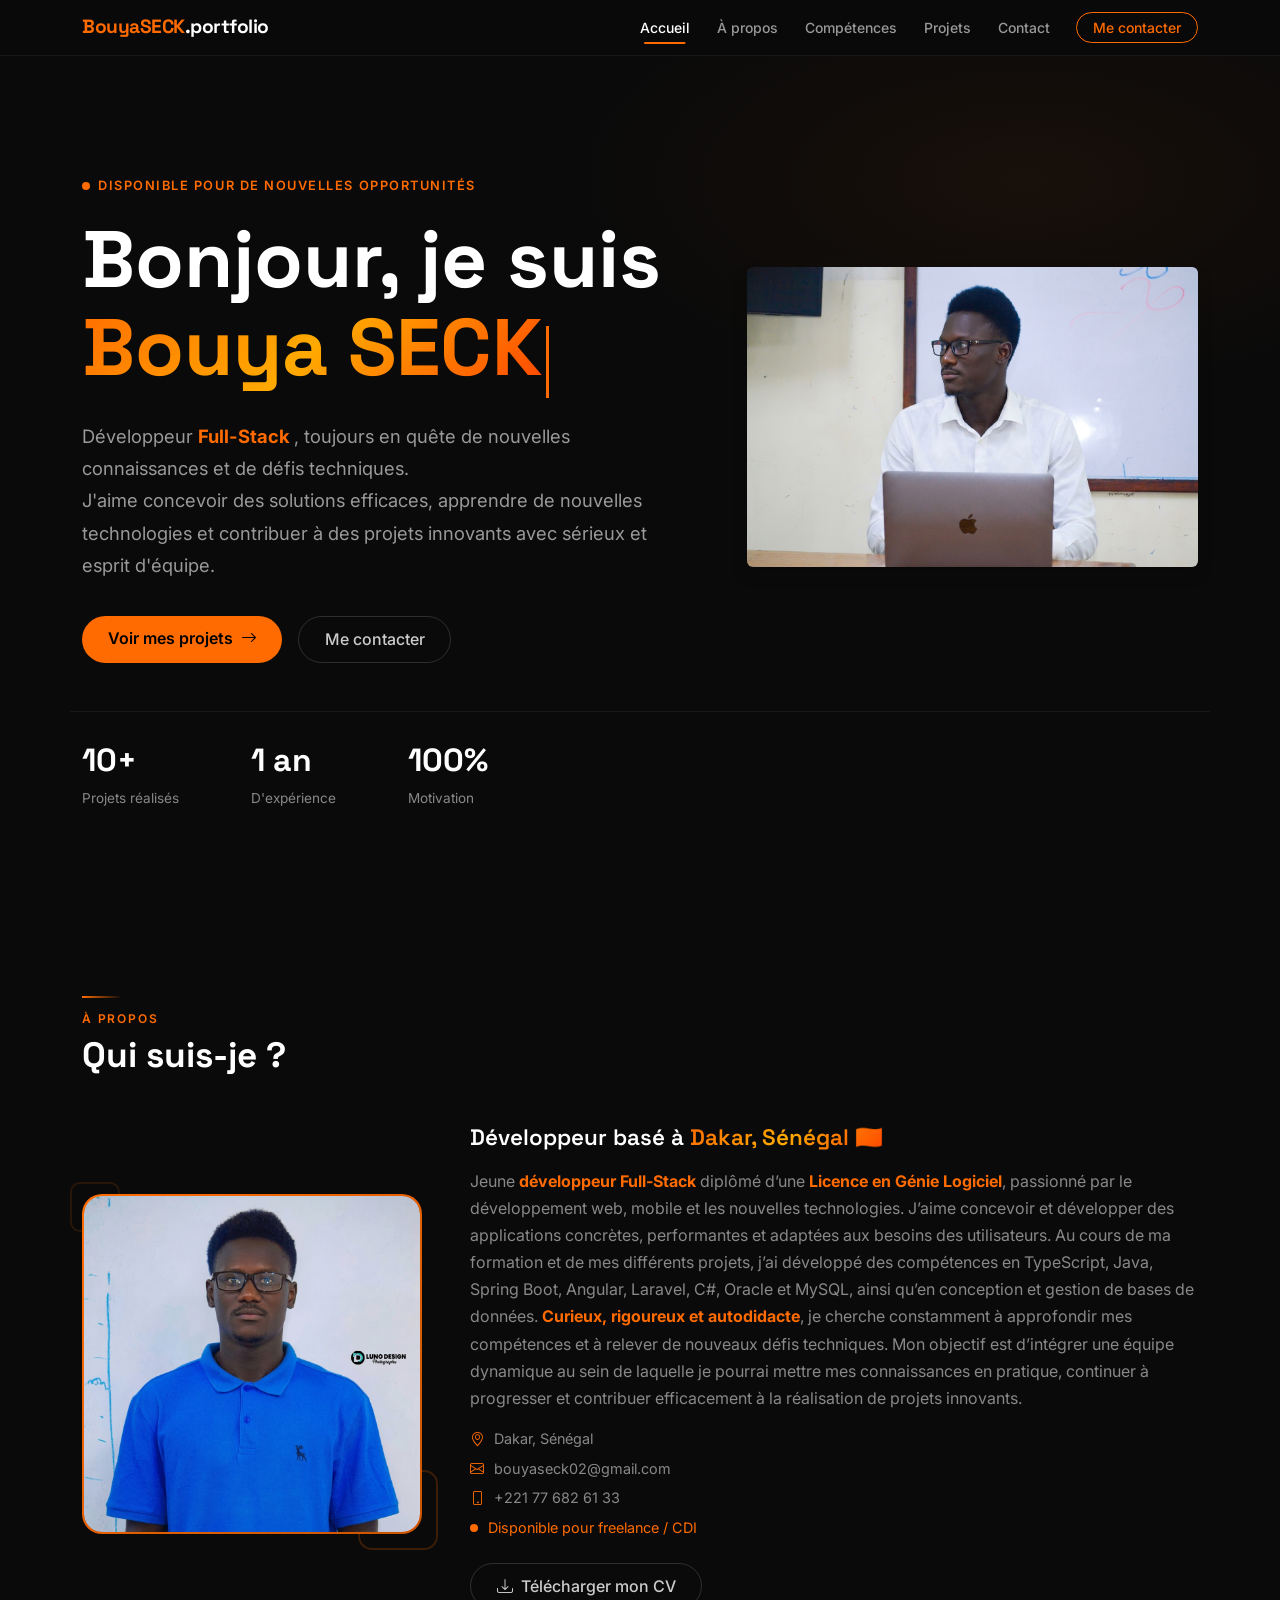
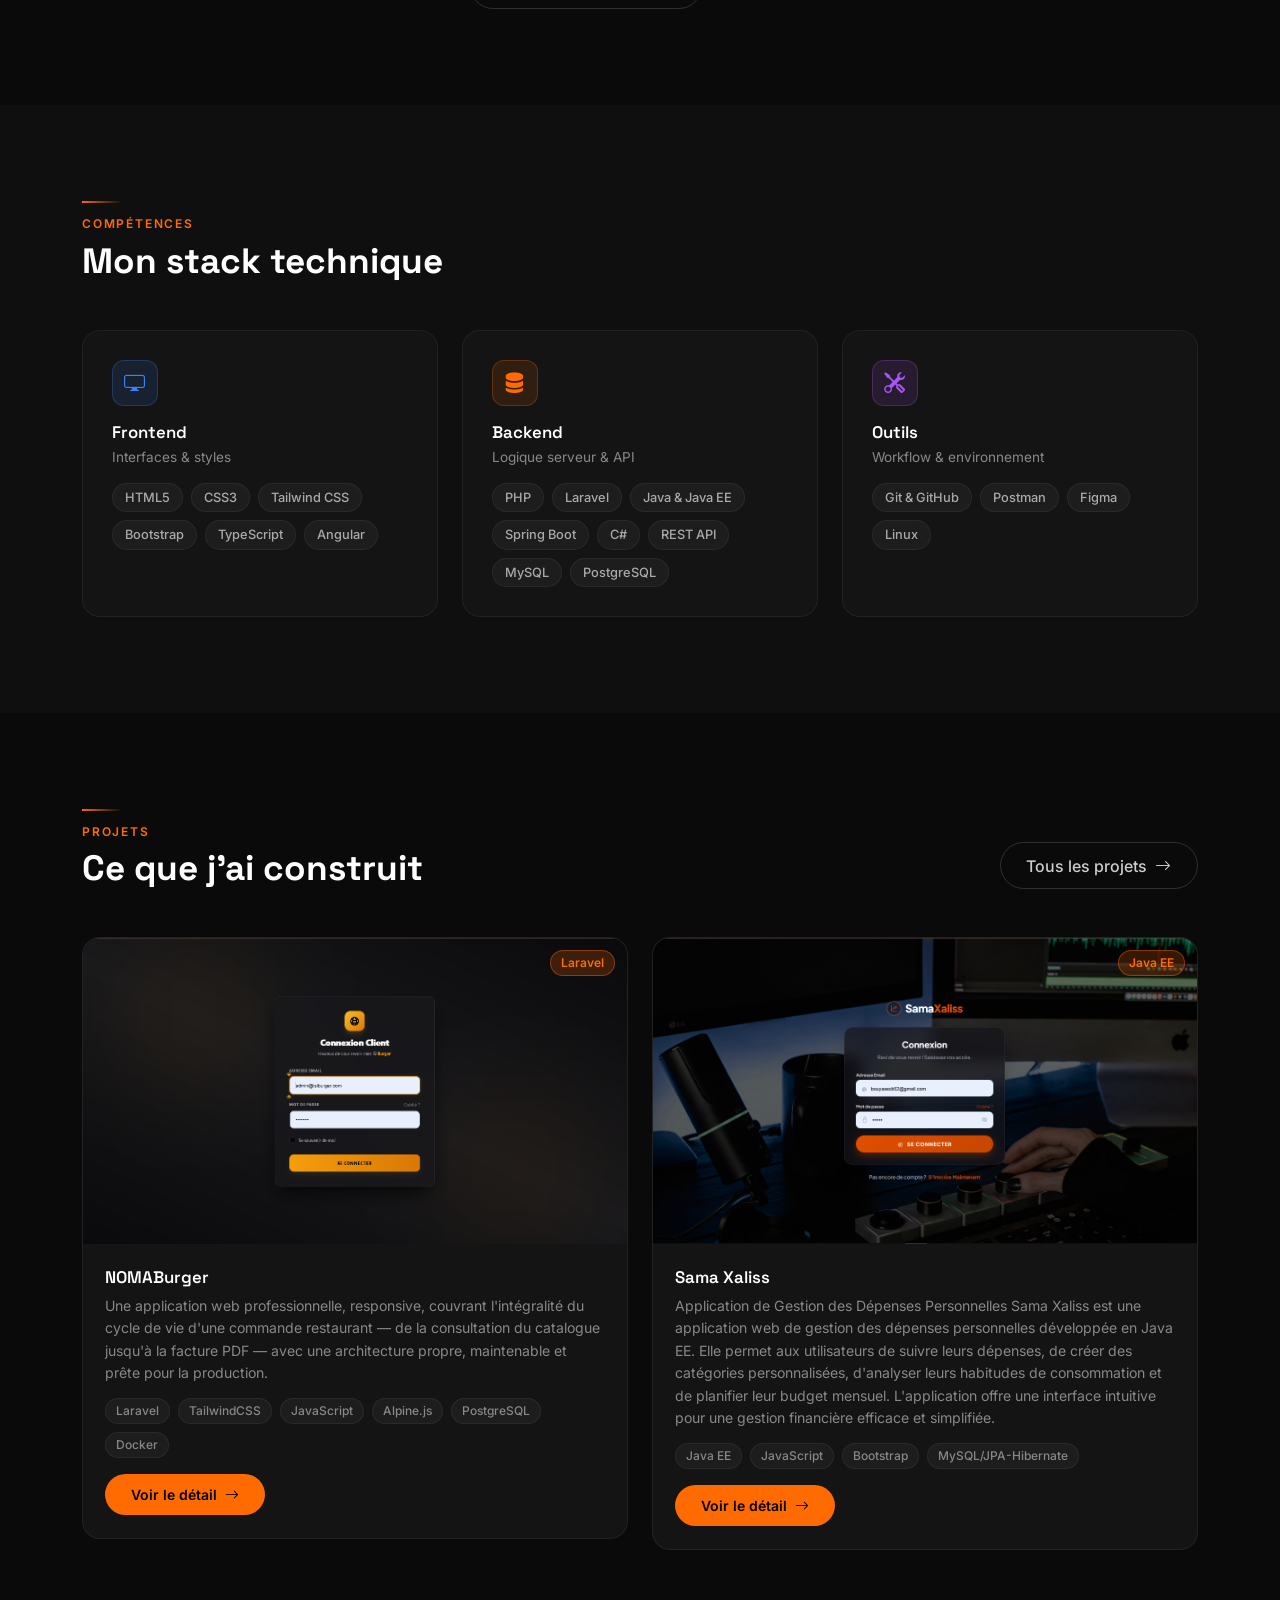
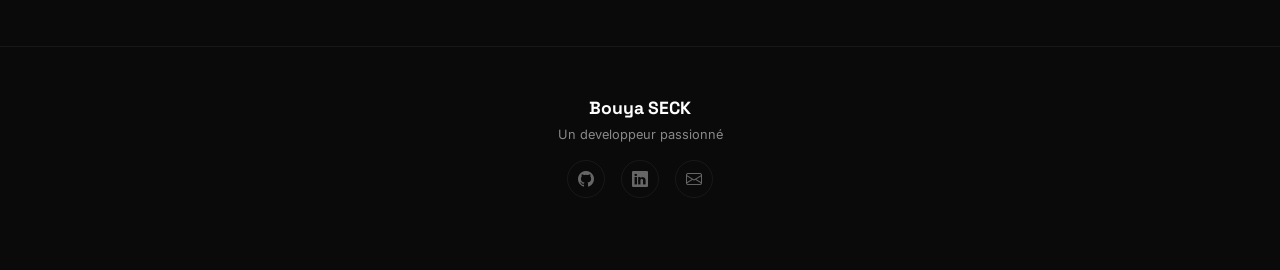
==== index.html @ 1c975a16 "Initial commit" ====
<!DOCTYPE html>
<html lang="fr">

<head>
    <meta charset="UTF-8" />
    <meta name="viewport" content="width=device-width, initial-scale=1.0" />
    <title>Portfolio — Développeur Web Junior</title>
    <link href="https://cdn.jsdelivr.net/npm/bootstrap@5.3.3/dist/css/bootstrap.min.css" rel="stylesheet" />
    <link href="https://cdn.jsdelivr.net/npm/bootstrap-icons@1.11.3/font/bootstrap-icons.min.css" rel="stylesheet" />
    <link
        href="https://fonts.googleapis.com/css2?family=Inter:wght@300;400;500;600;700&family=Space+Grotesk:wght@400;500;600;700&display=swap"
        rel="stylesheet" />
    <link rel="stylesheet" href="assets/css/style-dark.css" />

    <style>
        /* Définition de l'animation */
        @keyframes floatingImage {
            0% {
                transform: translate(0, 0px);
            }

            50% {
                transform: translate(0, -15px);
                /* Déplacement vers le haut */
            }

            100% {
                transform: translate(0, 0px);
                /* Retour au point de départ */
            }
        }

        /* Classe CSS à appliquer à l'image */
        .animated-hero-image {
            animation: floatingImage 4s ease-in-out infinite;
            /* Animation douce, répétée à l'infini */
            animation-delay: 1.2s;
            /* Petit délai pour qu'elle commence après l'apparition du texte */
        }
    </style>
</head>

<body>

    <nav class="navbar navbar-expand-lg fixed-top" id="mainNav">
        <div class="container">
            <a class="navbar-brand" href="index.html"><span class="brand-accent">BouyaSECK</span>.portfolio</a>
            <button class="navbar-toggler" type="button" data-bs-toggle="collapse" data-bs-target="#navbarNav">
                <i class="bi bi-list" style="color:#ff6b00;font-size:1.5rem"></i>
            </button>
            <div class="collapse navbar-collapse justify-content-end" id="navbarNav">
                <ul class="navbar-nav gap-2 align-items-center">
                    <li class="nav-item"><a class="nav-link nav-custom active" href="index.html">Accueil</a></li>
                    <li class="nav-item"><a class="nav-link nav-custom" href="#about">À propos</a></li>
                    <li class="nav-item"><a class="nav-link nav-custom" href="#skills">Compétences</a></li>
                    <li class="nav-item"><a class="nav-link nav-custom" href="projects.html">Projets</a></li>
                    <li class="nav-item"><a class="nav-link nav-custom" href="contact.html">Contact</a></li>
                    <li class="nav-item ms-2"><a class="btn btn-orange-outline btn-sm px-3" href="contact.html">Me
                            contacter</a></li>
                </ul>
            </div>
        </div>
    </nav>

    <section id="hero" class="hero-section d-flex align-items-center">
        <div class="container">
            <div class="row align-items-center">
                <div class="col-lg-7">
                    <p class="hero-badge fade-up delay-1"><span class="badge-dot"></span> Disponible pour de nouvelles
                        opportunités</p>
                    <h1 class="hero-title fade-up delay-2">Bonjour, je suis<br /><span class="gradient-text">Bouya
                            SECK</span><span class="cursor-blink"></span></h1>
                    <p class="hero-subtitle fade-up delay-3">Développeur <strong class="text-orange">Full-Stack
                        </strong>, toujours en quête de nouvelles connaissances et de défis
                        techniques.<br />J'aime concevoir des solutions efficaces, apprendre de
                        nouvelles technologies et contribuer à
                        des projets innovants avec sérieux et esprit d'équipe.</p>
                    <div class="d-flex flex-wrap gap-3 fade-up delay-4">
                        <a href="projects.html" class="btn btn-orange">Voir mes projets <i
                                class="bi bi-arrow-right ms-1"></i></a>
                        <a href="contact.html" class="btn btn-outline-custom">Me contacter</a>
                    </div>
                </div>

                <div class="col-lg-5 text-center fade-up delay-5 mt-4 mt-lg-0">
                    <img src="assets/images/myprofil1.png" alt="Bouya SECK"
                        class="img-fluid rounded shadow animated-hero-image"
                        style="width: 100%; max-width: 500px; height: auto; object-fit: cover;">
                </div>
            </div>

            <div class="row mt-5 pt-4 border-top border-custom">
                <div class="col-auto me-5">
                    <p class="stat-number">10+</p>
                    <p class="stat-label">Projets réalisés</p>
                </div>
                <div class="col-auto me-5">
                    <p class="stat-number">1 an</p>
                    <p class="stat-label">D'expérience</p>
                </div>
                <div class="col-auto">
                    <p class="stat-number">100%</p>
                    <p class="stat-label">Motivation</p>
                </div>
            </div>
        </div>
    </section>

    <section id="about" class="section-padding">
        <div class="container">
            <div class="section-header mb-5">
                <div class="section-line"></div>
                <p class="section-tag">À propos</p>
                <h2 class="section-title">Qui suis-je ?</h2>
            </div>
            <div class="row align-items-center g-5">
                <div class="col-lg-4">
                    <div class="about-photo-wrapper">
                        <div class="about-photo-border">
                            <img src="assets/images/Gemini_Generated_Image_b3mdr7b3mdr7b3md.jpeg" alt="Photo de profil"
                                class="about-photo" />
                        </div>
                        <div class="about-deco-1"></div>
                        <div class="about-deco-2"></div>
                    </div>
                </div>
                <div class="col-lg-8">
                    <h3 class="about-name mb-3">Développeur basé à <span class="gradient-text">Dakar, Sénégal
                            🇸🇳</span></h3>
                    <p class="text-muted-custom mb-3">
                        Jeune <strong class="text-orange">développeur Full-Stack</strong> diplômé d’une
                        <strong class="text-orange">Licence en Génie Logiciel</strong>, passionné par le développement
                        web, mobile
                        et les nouvelles technologies. J’aime concevoir et développer des applications concrètes,
                        performantes et adaptées aux besoins des utilisateurs.
                        Au cours de ma formation et de mes différents projets, j’ai développé des compétences en
                        TypeScript, Java, Spring Boot, Angular, Laravel, C#, Oracle et MySQL, ainsi qu’en conception
                        et gestion de bases de données.
                        <strong class="text-orange">Curieux, rigoureux et autodidacte</strong>, je cherche constamment
                        à approfondir mes compétences et à relever de nouveaux défis techniques.
                        Mon objectif est d’intégrer une équipe dynamique au sein de laquelle je pourrai mettre mes
                        connaissances en pratique, continuer à progresser et contribuer efficacement à la réalisation
                        de projets innovants.
                    </p>


                    <div class="d-flex flex-column gap-2 mb-4">
                        <div class="info-item"><i class="bi bi-geo-alt text-orange"></i><span>Dakar, Sénégal</span>
                        </div>
                        <div class="info-item"><i
                                class="bi bi-envelope text-orange"></i><span>bouyaseck02@gmail.com</span></div>
                        <div class="info-item"><i class="bi bi-phone text-orange"></i><span>+221 77 682 61 33</span>
                        </div>
                        <div class="info-item"><span class="status-dot"></span><span class="text-orange">Disponible pour
                                freelance / CDI</span></div>
                    </div>
                    <a href="assets/docs/CV_Bouya_Seck_Fr_2026.pdf" download class="btn btn-outline-custom"><i
                            class="bi bi-download me-2"></i>Télécharger mon CV</a>
                </div>
            </div>
        </div>
    </section>

    <section id="skills" class="section-padding bg-section">
        <div class="container">
            <div class="section-header mb-5">
                <div class="section-line"></div>
                <p class="section-tag">Compétences</p>
                <h2 class="section-title">Mon stack technique</h2>
            </div>
            <div class="row g-4">
                <div class="col-lg-4">
                    <div class="skill-card reveal">
                        <div class="skill-icon skill-icon-blue"><i class="bi bi-display"></i></div>
                        <h4 class="skill-card-title">Frontend</h4>
                        <p class="skill-card-sub">Interfaces & styles</p>
                        <div class="d-flex flex-wrap gap-2 mt-3">
                            <span class="skill-tag">HTML5</span><span class="skill-tag">CSS3</span><span
                                class="skill-tag">Tailwind CSS</span><span class="skill-tag">Bootstrap</span><span
                                class="skill-tag">TypeScript</span><span class="skill-tag">Angular</span>
                        </div>
                    </div>
                </div>
                <div class="col-lg-4">
                    <div class="skill-card reveal">
                        <div class="skill-icon skill-icon-orange"><i class="bi bi-server"></i></div>
                        <h4 class="skill-card-title">Backend</h4>
                        <p class="skill-card-sub">Logique serveur & API</p>
                        <div class="d-flex flex-wrap gap-2 mt-3">
                            <span class="skill-tag">PHP</span><span class="skill-tag">Laravel</span><span
                                class="skill-tag">Java & Java EE</span><span class="skill-tag">Spring Boot</span><span
                                class="skill-tag">C#</span><span class="skill-tag">REST API</span><span
                                class="skill-tag">MySQL</span><span class="skill-tag">PostgreSQL</span>
                        </div>
                    </div>
                </div>
                <div class="col-lg-4">
                    <div class="skill-card reveal">
                        <div class="skill-icon skill-icon-purple"><i class="bi bi-tools"></i></div>
                        <h4 class="skill-card-title">Outils</h4>
                        <p class="skill-card-sub">Workflow & environnement</p>
                        <div class="d-flex flex-wrap gap-2 mt-3">
                            <span class="skill-tag">Git & GitHub</span><span class="skill-tag">Postman</span><span
                                class="skill-tag">Figma</span><span class="skill-tag">Linux</span>
                        </div>
                    </div>
                </div>
            </div>
        </div>
    </section>

    <section id="projects-preview" class="section-padding">
        <div class="container">
            <div class="section-header mb-5 d-flex justify-content-between align-items-end flex-wrap gap-3">
                <div>
                    <div class="section-line"></div>
                    <p class="section-tag">Projets</p>
                    <h2 class="section-title mb-0">Ce que j'ai construit</h2>
                </div>
                <a href="projects.html" class="btn btn-outline-custom">Tous les projets <i
                        class="bi bi-arrow-right ms-1"></i></a>
            </div>
            <div class="row g-4">
                <div class="col-lg-6">
                    <div class="project-card reveal">
                        <div class="project-img-wrapper">
                            <img src="assets/images/projects/projet1/isiburger.png" alt="Projet 1"
                                class="project-img" />
                            <span class="project-badge">Laravel</span>
                        </div>
                        <div class="project-body">
                            <h5 class="project-title">NOMABurger</h5>
                            <p class="project-desc">Une application web professionnelle, responsive,
                                couvrant l'intégralité du cycle de vie d'une commande restaurant — de la consultation du
                                catalogue jusqu'à
                                la facture PDF — avec une architecture propre, maintenable et prête pour la production.
                            </p>
                            <div class="d-flex flex-wrap gap-2 mb-3">
                                <span class="tech-tag">Laravel</span><span class="tech-tag">TailwindCSS</span><span
                                    class="tech-tag">JavaScript</span><span class="tech-tag">Alpine.js</span><span
                                    class="tech-tag">PostgreSQL</span><span class="tech-tag"> Docker</span>
                            </div>
                            <a href="projects.html" class="btn btn-orange btn-sm">Voir le détail <i
                                    class="bi bi-arrow-right ms-1"></i></a>
                        </div>
                    </div>
                </div>
                <div class="col-lg-6">
                    <div class="project-card reveal">
                        <div class="project-img-wrapper">
                            <img src="assets/images/projects/projet2/Screenshot 2026-06-08 010030.png" alt="Projet 2"
                                class="project-img" />
                            <span class="project-badge">Java EE</span>
                        </div>
                        <div class="project-body">
                            <h5 class="project-title">Sama Xaliss</h5>
                            <p class="project-desc">Application de Gestion des Dépenses Personnelles
                                Sama Xaliss est une application web de gestion des dépenses personnelles développée en
                                Java EE.
                                Elle permet aux utilisateurs de suivre leurs dépenses, de créer des catégories
                                personnalisées,
                                d'analyser leurs habitudes de consommation et de planifier leur budget mensuel.
                                L'application offre une interface intuitive pour une gestion financière efficace et
                                simplifiée.

                            </p>
                            <div class="d-flex flex-wrap gap-2 mb-3">
                                <span class="tech-tag">Java EE</span><span class="tech-tag">JavaScript</span><span
                                    class="tech-tag">Bootstrap</span><span class="tech-tag">MySQL/JPA-Hibernate</span>
                            </div>
                            <a href="projects.html" class="btn btn-orange btn-sm">Voir le détail <i
                                    class="bi bi-arrow-right ms-1"></i></a>
                        </div>
                    </div>
                </div>
            </div>
        </div>
    </section>

    <footer class="site-footer">
        <div class="container text-center">
            <p class="footer-name mb-1">Bouya SECK</p>
            <p class="footer-stack mb-3">Un developpeur passionné</p>
            <div class="d-flex justify-content-center gap-3 mb-4">
                <a href="https://github.com/votre-username" target="_blank" class="footer-icon"><i
                        class="bi bi-github"></i></a>
                <a href="https://linkedin.com/in/votre-profil" target="_blank" class="footer-icon"><i
                        class="bi bi-linkedin"></i></a>
                <a href="mailto:votre.email@gmail.com" class="footer-icon"><i class="bi bi-envelope"></i></a>
            </div>
        </div>
    </footer>

    <script src="https://cdn.jsdelivr.net/npm/bootstrap@5.3.3/dist/js/bootstrap.bundle.min.js"></script>
    <script src="assets/js/main.js"></script>
</body>

</html>
---- assets/css/style-dark.css ----
/* =============================================
   style.css — Portfolio Dev Junior
   Thème : Orange & Noir
   ============================================= */

/* ── Variables ── */
:root {
    --orange: #ff6b00;
    --orange-light: #ff8c00;
    --orange-dark: #cc5500;
    --bg-main: #0a0a0a;
    --bg-section: #0f0f0f;
    --bg-card: #141414;
    --bg-card-hover: #1a1a1a;
    --border: rgba(255, 255, 255, 0.06);
    --border-orange: rgba(255, 107, 0, 0.3);
    --text-muted: #888;
    --text-light: #ccc;
}

/* ── Reset & base ── */
* {
    scroll-behavior: smooth;
    box-sizing: border-box;
}

body {
    font-family: 'Inter', sans-serif;
    background-color: var(--bg-main);
    color: #e5e5e5;
}

/* ── Scrollbar ── */
::-webkit-scrollbar {
    width: 4px;
}

::-webkit-scrollbar-track {
    background: var(--bg-main);
}

::-webkit-scrollbar-thumb {
    background: var(--orange-dark);
    border-radius: 4px;
}

/* ══════════════════════════════
   TYPO & UTILITAIRES
══════════════════════════════ */
.text-orange {
    color: var(--orange) !important;
}

.bg-orange {
    background-color: var(--orange) !important;
}

.gradient-text {
    background: linear-gradient(135deg, var(--orange), #ffaa00, #ff4500);
    -webkit-background-clip: text;
    -webkit-text-fill-color: transparent;
    background-clip: text;
}

.text-muted-custom {
    color: var(--text-muted);
    line-height: 1.7;
}

/* ══════════════════════════════
   NAVBAR
══════════════════════════════ */
#mainNav {
    background: rgba(10, 10, 10, 0.85);
    backdrop-filter: blur(12px);
    -webkit-backdrop-filter: blur(12px);
    border-bottom: 1px solid var(--border);
    transition: background 0.3s;
}

#mainNav.scrolled {
    background: rgba(10, 10, 10, 0.97);
}

.navbar-brand {
    font-family: 'Space Grotesk', sans-serif;
    font-weight: 700;
    color: #fff !important;
    font-size: 1.2rem;
    letter-spacing: -0.5px;
}

.brand-accent {
    color: var(--orange);
}

.nav-custom {
    color: #999 !important;
    font-size: .875rem;
    font-weight: 500;
    padding: .4rem .6rem !important;
    transition: color .2s;
    position: relative;
}

.nav-custom::after {
    content: '';
    display: block;
    width: 0;
    height: 2px;
    background: var(--orange);
    transition: width .3s;
    position: absolute;
    bottom: 0;
    left: 50%;
    transform: translateX(-50%);
}

.nav-custom:hover,
.nav-custom.active {
    color: #fff !important;
}

.nav-custom:hover::after,
.nav-custom.active::after {
    width: 60%;
}

/* ══════════════════════════════
   BOUTONS
══════════════════════════════ */
.btn-orange {
    background: var(--orange);
    color: #000;
    font-weight: 600;
    border: none;
    border-radius: 50px;
    padding: .65rem 1.6rem;
    transition: background .2s, transform .15s;
}

.btn-orange:hover {
    background: var(--orange-light);
    color: #000;
    transform: translateY(-2px);
}

.btn-orange-outline {
    border: 1.5px solid var(--orange);
    color: var(--orange);
    background: transparent;
    border-radius: 50px;
    font-weight: 500;
    transition: background .2s, color .2s;
}

.btn-orange-outline:hover {
    background: rgba(255, 107, 0, .12);
    color: var(--orange);
}

.btn-outline-custom {
    border: 1.5px solid rgba(255, 255, 255, .15);
    color: #ccc;
    background: transparent;
    border-radius: 50px;
    padding: .65rem 1.6rem;
    font-weight: 500;
    transition: border-color .2s, color .2s;
}

.btn-outline-custom:hover {
    border-color: rgba(255, 255, 255, .4);
    color: #fff;
}

/* ══════════════════════════════
   SECTIONS
══════════════════════════════ */
.section-padding {
    padding: 6rem 0;
}

.bg-section {
    background: var(--bg-section);
}

.section-line {
    width: 40px;
    height: 2px;
    background: linear-gradient(90deg, var(--orange), transparent);
    margin-bottom: 12px;
}

.section-tag {
    color: var(--orange);
    font-size: .75rem;
    font-weight: 600;
    letter-spacing: .15em;
    text-transform: uppercase;
    margin-bottom: .4rem;
}

.section-title {
    font-family: 'Space Grotesk', sans-serif;
    font-size: 2.2rem;
    font-weight: 700;
    color: #fff;
    margin-bottom: 0;
}

/* Page header (pages internes) */
.page-header {
    padding: 10rem 0 4rem;
    background: linear-gradient(180deg, rgba(255, 107, 0, .04) 0%, transparent 100%);
    border-bottom: 1px solid var(--border);
}

/* ══════════════════════════════
   HERO
══════════════════════════════ */
.hero-section {
    min-height: 100vh;
    padding-top: 80px;
    background:
        radial-gradient(ellipse 60% 40% at 80% 20%, rgba(255, 107, 0, .06) 0%, transparent 60%),
        var(--bg-main);
}

.hero-badge {
    display: inline-flex;
    align-items: center;
    gap: 8px;
    color: var(--orange);
    font-size: .8rem;
    font-weight: 600;
    letter-spacing: .12em;
    text-transform: uppercase;
    margin-bottom: 1.2rem;
}

.badge-dot {
    width: 8px;
    height: 8px;
    border-radius: 50%;
    background: var(--orange);
    animation: pulse 2s infinite;
}

@keyframes pulse {

    0%,
    100% {
        box-shadow: 0 0 0 0 rgba(255, 107, 0, .4);
    }

    50% {
        box-shadow: 0 0 0 6px rgba(255, 107, 0, 0);
    }
}

.hero-title {
    font-family: 'Space Grotesk', sans-serif;
    font-size: clamp(2.8rem, 7vw, 5rem);
    font-weight: 700;
    color: #fff;
    line-height: 1.1;
    margin-bottom: 1.4rem;
}

.hero-subtitle {
    font-size: 1.15rem;
    color: #999;
    line-height: 1.75;
    margin-bottom: 2.2rem;
    max-width: 600px;
}

/* Curseur clignotant */
@keyframes blink {

    0%,
    100% {
        opacity: 1
    }

    50% {
        opacity: 0
    }
}

.cursor-blink {
    display: inline-block;
    width: 3px;
    height: .9em;
    background: var(--orange);
    animation: blink 1s step-end infinite;
    vertical-align: text-bottom;
    margin-left: 4px;
}

.stat-number {
    font-family: 'Space Grotesk', sans-serif;
    font-size: 2rem;
    font-weight: 700;
    color: #fff;
    margin-bottom: .25rem;
}

.stat-label {
    color: var(--text-muted);
    font-size: .85rem;
    margin: 0;
}

.border-custom {
    border-color: var(--border) !important;
}

/* Fade-up animations */
@keyframes fadeUp {
    from {
        opacity: 0;
        transform: translateY(24px);
    }

    to {
        opacity: 1;
        transform: translateY(0);
    }
}

.fade-up {
    animation: fadeUp .7s ease forwards;
}

.delay-1 {
    animation-delay: .1s;
    opacity: 0;
}

.delay-2 {
    animation-delay: .25s;
    opacity: 0;
}

.delay-3 {
    animation-delay: .4s;
    opacity: 0;
}

.delay-4 {
    animation-delay: .55s;
    opacity: 0;
}

/* Reveal au scroll */
.reveal {
    opacity: 0;
    transform: translateY(28px);
    transition: opacity .6s ease, transform .6s ease;
}

.reveal.visible {
    opacity: 1;
    transform: translateY(0);
}

/* ══════════════════════════════
   ABOUT
══════════════════════════════ */
.about-photo-wrapper {
    position: relative;
    display: inline-block;
}

.about-photo-border {
    border-radius: 20px;
    overflow: hidden;
    background: linear-gradient(135deg, var(--orange), #cc5500, #ff4500) padding-box,
        linear-gradient(135deg, var(--orange), #cc5500) border-box;
    border: 2px solid transparent;
    max-width: 360px;
}

.about-photo {
    width: 100%;
    height: 100%;
    object-fit: cover;
    display: block;
    aspect-ratio: 1;
    border-radius: 18px;
}

.about-deco-1 {
    position: absolute;
    bottom: -16px;
    right: -16px;
    width: 80px;
    height: 80px;
    border: 2px solid rgba(255, 107, 0, .2);
    border-radius: 14px;
    z-index: -1;
}

.about-deco-2 {
    position: absolute;
    top: -12px;
    left: -12px;
    width: 50px;
    height: 50px;
    border: 2px solid rgba(255, 107, 0, .12);
    border-radius: 10px;
    z-index: -1;
}

.about-name {
    font-family: 'Space Grotesk', sans-serif;
    font-size: 1.4rem;
    font-weight: 600;
    color: #fff;
}

.info-item {
    display: flex;
    align-items: center;
    gap: 10px;
    color: var(--text-muted);
    font-size: .9rem;
}

.status-dot {
    width: 8px;
    height: 8px;
    border-radius: 50%;
    background: var(--orange);
    animation: pulse 2s infinite;
    flex-shrink: 0;
}

/* ══════════════════════════════
   SKILLS
══════════════════════════════ */
.skill-card {
    background: var(--bg-card);
    border: 1px solid var(--border);
    border-radius: 18px;
    padding: 1.8rem;
    height: 100%;
    transition: border-color .3s, transform .3s, box-shadow .3s;
}

.skill-card:hover {
    border-color: var(--border-orange);
    transform: translateY(-5px);
    box-shadow: 0 12px 40px rgba(255, 107, 0, .08);
}

.skill-icon {
    width: 46px;
    height: 46px;
    border-radius: 12px;
    display: flex;
    align-items: center;
    justify-content: center;
    font-size: 1.3rem;
    margin-bottom: 1rem;
}

.skill-icon-orange {
    background: rgba(255, 107, 0, .12);
    border: 1px solid rgba(255, 107, 0, .25);
    color: var(--orange);
}

.skill-icon-blue {
    background: rgba(59, 130, 246, .12);
    border: 1px solid rgba(59, 130, 246, .25);
    color: #3b82f6;
}

.skill-icon-purple {
    background: rgba(168, 85, 247, .12);
    border: 1px solid rgba(168, 85, 247, .25);
    color: #a855f7;
}

.skill-card-title {
    font-family: 'Space Grotesk', sans-serif;
    font-size: 1.05rem;
    font-weight: 600;
    color: #fff;
    margin-bottom: .3rem;
}

.skill-card-sub {
    color: var(--text-muted);
    font-size: .85rem;
    margin: 0;
}

.skill-tag {
    display: inline-flex;
    align-items: center;
    padding: 4px 12px;
    border-radius: 50px;
    font-size: .8rem;
    font-weight: 500;
    background: rgba(255, 255, 255, .04);
    border: 1px solid var(--border);
    color: #aaa;
    transition: border-color .2s, color .2s;
}

.skill-tag:hover {
    border-color: var(--orange);
    color: var(--orange);
}

/* ══════════════════════════════
   CARDS PROJET (aperçu)
══════════════════════════════ */
.project-card {
    background: var(--bg-card);
    border: 1px solid var(--border);
    border-radius: 18px;
    overflow: hidden;
    transition: border-color .3s, transform .3s, box-shadow .3s;
}

.project-card:hover {
    border-color: var(--border-orange);
    transform: translateY(-5px);
    box-shadow: 0 16px 40px rgba(255, 107, 0, .1);
}

.project-img-wrapper {
    position: relative;
    overflow: hidden;
}

.project-img {
    width: 100%;
    aspect-ratio: 16/9;
    object-fit: cover;
    display: block;
    transition: transform .5s ease;
}

.project-card:hover .project-img {
    transform: scale(1.05);
}

.project-badge {
    position: absolute;
    top: 12px;
    right: 12px;
    padding: 3px 10px;
    border-radius: 50px;
    font-size: .75rem;
    font-weight: 600;
    background: rgba(255, 107, 0, .2);
    border: 1px solid rgba(255, 107, 0, .4);
    color: var(--orange);
}

.project-body {
    padding: 1.4rem;
}

.project-title {
    font-family: 'Space Grotesk', sans-serif;
    font-size: 1.05rem;
    font-weight: 600;
    color: #fff;
    margin-bottom: .5rem;
}

.project-desc {
    color: var(--text-muted);
    font-size: .88rem;
    line-height: 1.6;
    margin-bottom: .8rem;
}

.tech-tag {
    display: inline-block;
    padding: 3px 10px;
    border-radius: 50px;
    font-size: .75rem;
    font-weight: 500;
    background: rgba(255, 255, 255, .04);
    border: 1px solid var(--border);
    color: #888;
}

/* ══════════════════════════════
   PROJET FULL CARD (page projets)
══════════════════════════════ */
.project-full-card {
    background: var(--bg-card);
    border: 1px solid var(--border);
    border-radius: 20px;
    overflow: hidden;
    transition: border-color .3s, box-shadow .3s;
}

.project-full-card:hover {
    border-color: var(--border-orange);
    box-shadow: 0 16px 50px rgba(255, 107, 0, .08);
}

.project-full-img {
    width: 100%;
    height: 100%;
    object-fit: cover;
    display: block;
    min-height: 280px;
    transition: transform .5s;
}

.project-full-card:hover .project-full-img {
    transform: scale(1.04);
}

.project-full-body {
    padding: 2.5rem;
}

.project-num {
    color: var(--text-muted);
    font-size: .85rem;
    font-weight: 500;
}

/* Thumbnail cliquable → galerie */
.project-gallery-thumb {
    position: relative;
    overflow: hidden;
    cursor: pointer;
    height: 100%;
}

.gallery-overlay {
    position: absolute;
    inset: 0;
    background: rgba(255, 107, 0, .75);
    display: flex;
    flex-direction: column;
    align-items: center;
    justify-content: center;
    gap: 8px;
    opacity: 0;
    transition: opacity .3s;
    color: #000;
    font-weight: 600;
}

.gallery-overlay i {
    font-size: 2rem;
}

.project-gallery-thumb:hover .gallery-overlay {
    opacity: 1;
}

/* ══════════════════════════════
   MODAL GALERIE
══════════════════════════════ */
.modal-dark {
    background: #0f0f0f;
    border: 1px solid var(--border);
    border-radius: 16px;
}

.modal-dark .modal-header {
    background: transparent;
}

.gallery-main-img-wrapper {
    position: relative;
    display: flex;
    align-items: center;
    justify-content: center;
    background: #000;
    border-radius: 12px;
    overflow: hidden;
    min-height: 300px;
}

.gallery-main-img {
    width: 100%;
    max-height: 60vh;
    object-fit: contain;
    display: block;
}

.gallery-arrow {
    position: absolute;
    top: 50%;
    transform: translateY(-50%);
    background: rgba(255, 107, 0, .85);
    border: none;
    color: #000;
    width: 42px;
    height: 42px;
    border-radius: 50%;
    font-size: 1.1rem;
    display: flex;
    align-items: center;
    justify-content: center;
    cursor: pointer;
    transition: background .2s, transform .2s;
    z-index: 10;
}

.gallery-arrow:hover {
    background: var(--orange);
    transform: translateY(-50%) scale(1.1);
}

.gallery-prev {
    left: 12px;
}

.gallery-next {
    right: 12px;
}

.gallery-thumb-item {
    width: 70px;
    height: 50px;
    object-fit: cover;
    border-radius: 6px;
    border: 2px solid transparent;
    cursor: pointer;
    transition: border-color .2s, opacity .2s;
    opacity: .5;
}

.gallery-thumb-item:hover,
.gallery-thumb-item.active {
    border-color: var(--orange);
    opacity: 1;
}

/* ══════════════════════════════
   CONTACT
══════════════════════════════ */
.contact-info-card {
    display: flex;
    align-items: center;
    gap: 1rem;
    background: var(--bg-card);
    border: 1px solid var(--border);
    border-radius: 14px;
    padding: 1.1rem 1.3rem;
    text-decoration: none;
    transition: border-color .2s, transform .2s;
}

.contact-info-card:hover {
    border-color: var(--border-orange);
    transform: translateX(4px);
}

.contact-icon {
    width: 42px;
    height: 42px;
    border-radius: 10px;
    border: 1px solid;
    display: flex;
    align-items: center;
    justify-content: center;
    font-size: 1.1rem;
    flex-shrink: 0;
}

.contact-label {
    color: var(--text-muted);
    font-size: .75rem;
    margin: 0 0 2px;
}

.contact-value {
    color: #fff;
    font-size: .9rem;
    font-weight: 500;
    margin: 0;
}

.availability-card {
    background: rgba(255, 107, 0, .06);
    border: 1px solid var(--border-orange);
    border-radius: 14px;
    padding: 1.2rem 1.4rem;
}

.contact-form-card {
    background: var(--bg-card);
    border: 1px solid var(--border);
    border-radius: 20px;
    padding: 2.5rem;
}

.form-label-custom {
    color: var(--text-muted);
    font-size: .8rem;
    font-weight: 500;
    margin-bottom: .5rem;
    display: block;
}

.form-input-custom {
    width: 100%;
    background: rgba(255, 255, 255, .04);
    border: 1px solid var(--border);
    border-radius: 12px;
    padding: .75rem 1rem;
    color: #fff;
    font-size: .9rem;
    font-family: 'Inter', sans-serif;
    transition: border-color .2s;
    outline: none;
    appearance: none;
    -webkit-appearance: none;
}

.form-input-custom:focus {
    border-color: var(--orange);
    background: rgba(255, 107, 0, .04);
}

.form-input-custom::placeholder {
    color: #444;
}

.form-input-custom option {
    background: #1a1a1a;
    color: #fff;
}

textarea.form-input-custom {
    resize: vertical;
}

/* ══════════════════════════════
   FOOTER
══════════════════════════════ */
.site-footer {
    border-top: 1px solid var(--border);
    padding: 3rem 0;
    background: var(--bg-main);
}

.footer-name {
    font-family: 'Space Grotesk', sans-serif;
    font-weight: 700;
    color: #fff;
    font-size: 1.1rem;
}

.footer-stack {
    color: var(--text-muted);
    font-size: .8rem;
}

.footer-copy {
    color: #333;
    font-size: .8rem;
    margin: 0;
}

.footer-icon {
    width: 38px;
    height: 38px;
    border-radius: 50%;
    border: 1px solid var(--border);
    display: flex;
    align-items: center;
    justify-content: center;
    color: #666;
    font-size: 1rem;
    text-decoration: none;
    transition: border-color .2s, color .2s;
}

.footer-icon:hover {
    border-color: var(--orange);
    color: var(--orange);
}

/* ══════════════════════════════
   RESPONSIVE
══════════════════════════════ */
@media (max-width: 768px) {
    .hero-title {
        font-size: 2.4rem;
    }

    .section-title {
        font-size: 1.8rem;
    }

    .project-full-body {
        padding: 1.5rem;
    }

    .contact-form-card {
        padding: 1.5rem;
    }
}
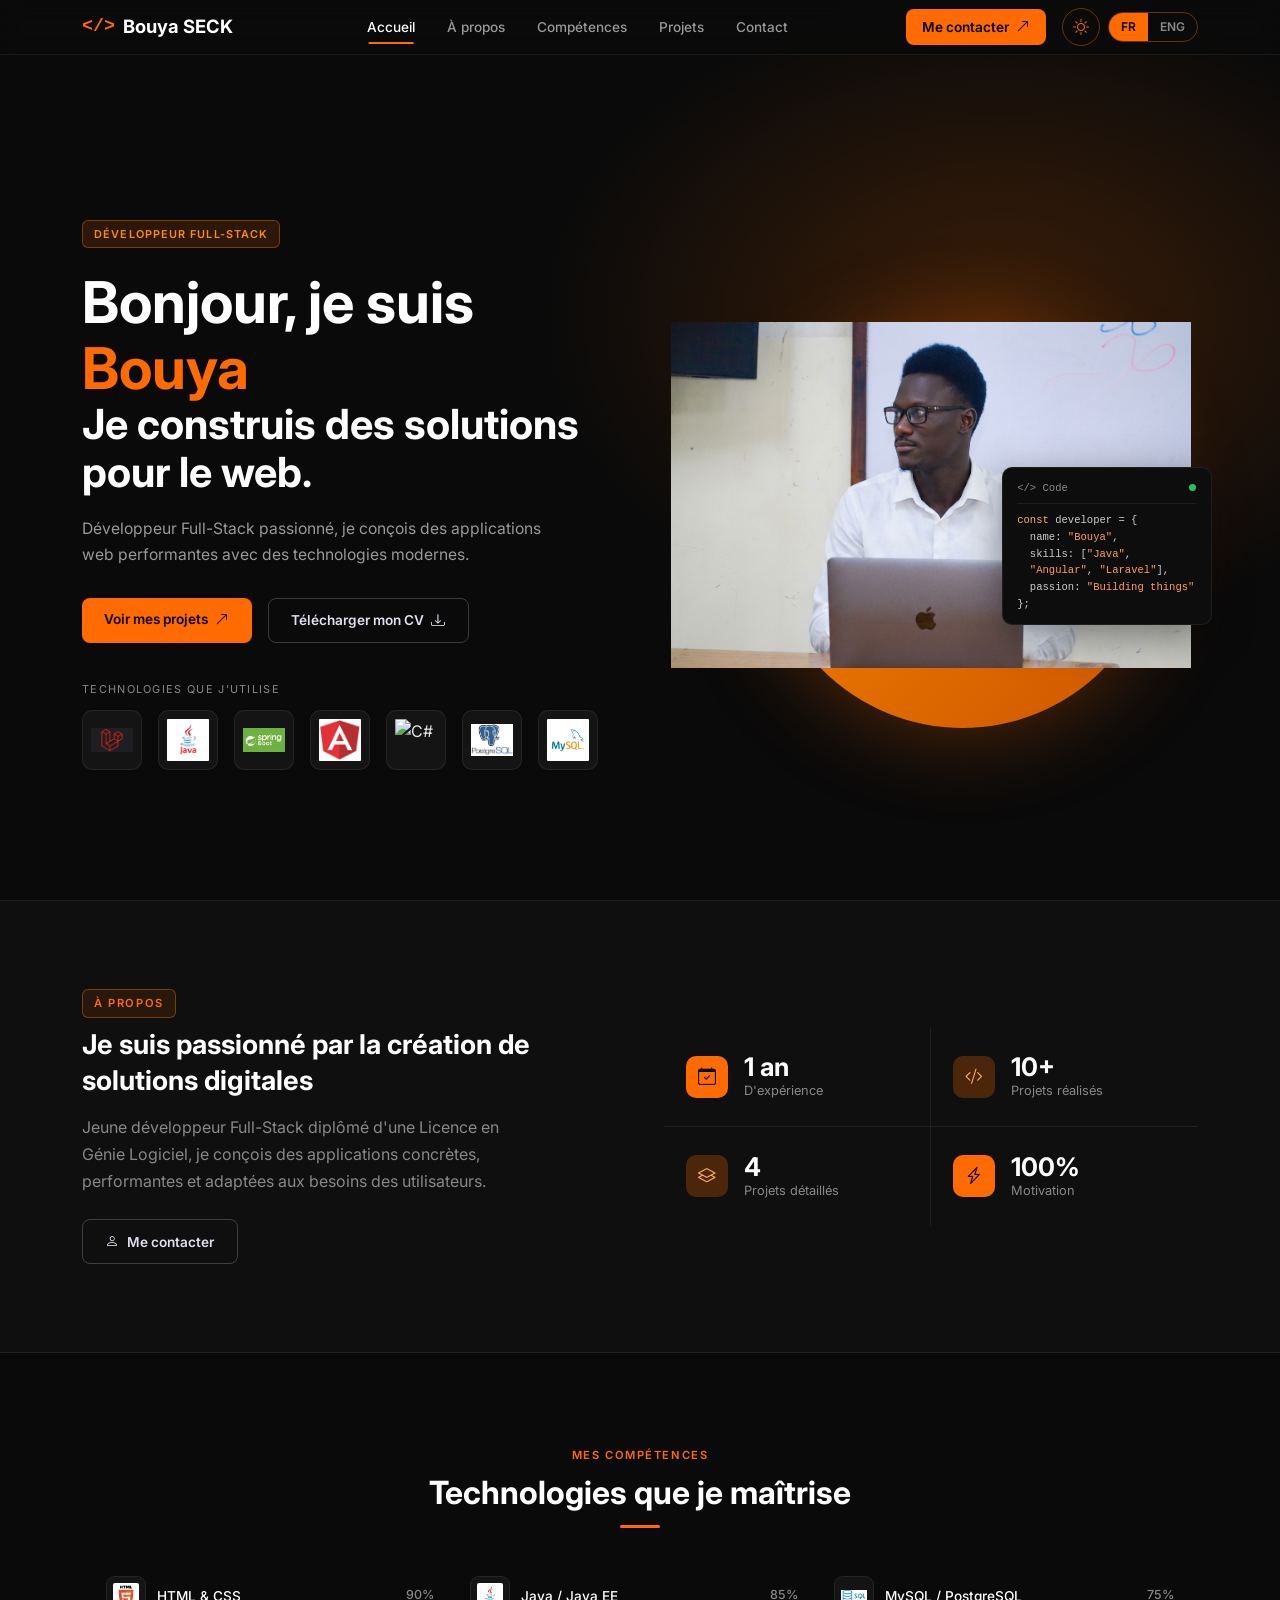
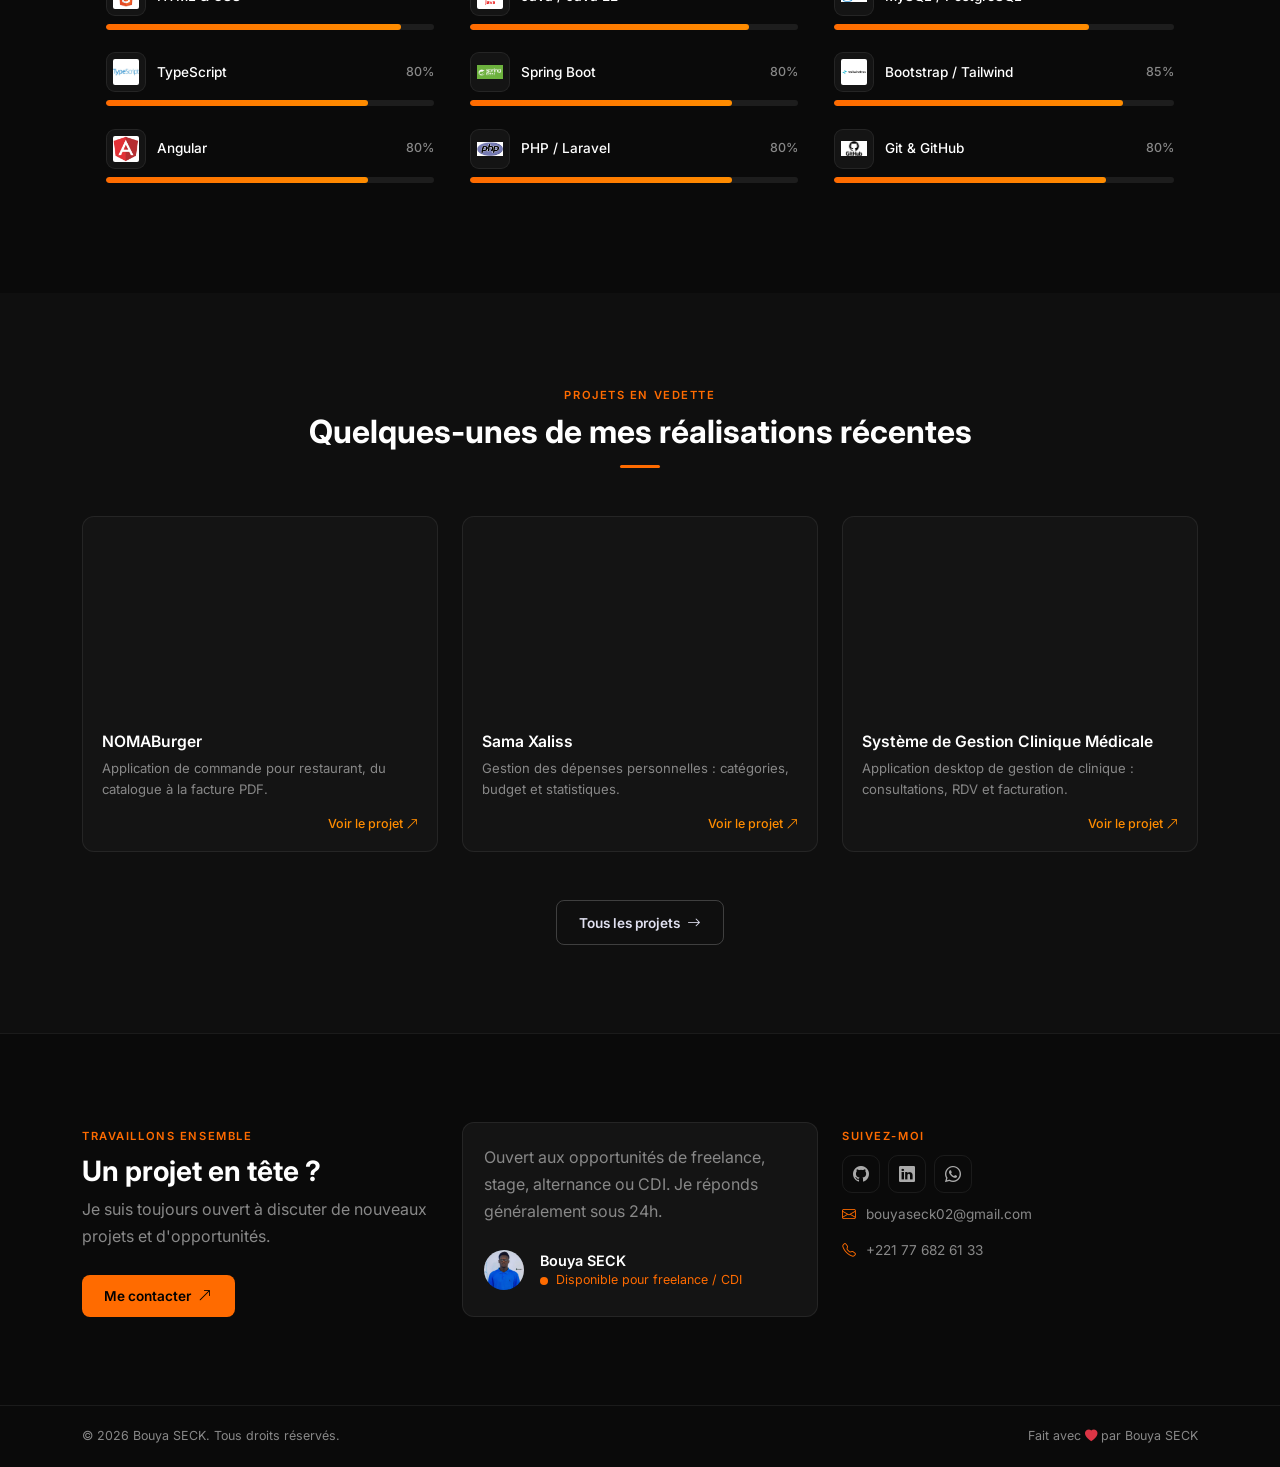
==== commit d89688d9: "Modification du design : ajout theme & langue" ====
--- a/index.html
+++ b/index.html
@@ -7,291 +7,275 @@
     <title>Portfolio — Développeur Web Junior</title>
     <link href="https://cdn.jsdelivr.net/npm/bootstrap@5.3.3/dist/css/bootstrap.min.css" rel="stylesheet" />
     <link href="https://cdn.jsdelivr.net/npm/bootstrap-icons@1.11.3/font/bootstrap-icons.min.css" rel="stylesheet" />
-    <link
-        href="https://fonts.googleapis.com/css2?family=Inter:wght@300;400;500;600;700&family=Space+Grotesk:wght@400;500;600;700&display=swap"
-        rel="stylesheet" />
+    <link href="https://fonts.googleapis.com/css2?family=Inter:wght@300;400;500;600;700&display=swap" rel="stylesheet" />
     <link rel="stylesheet" href="assets/css/style-dark.css" />
-
-    <style>
-        /* Définition de l'animation */
-        @keyframes floatingImage {
-            0% {
-                transform: translate(0, 0px);
-            }
-
-            50% {
-                transform: translate(0, -15px);
-                /* Déplacement vers le haut */
-            }
-
-            100% {
-                transform: translate(0, 0px);
-                /* Retour au point de départ */
-            }
-        }
-
-        /* Classe CSS à appliquer à l'image */
-        .animated-hero-image {
-            animation: floatingImage 4s ease-in-out infinite;
-            /* Animation douce, répétée à l'infini */
-            animation-delay: 1.2s;
-            /* Petit délai pour qu'elle commence après l'apparition du texte */
-        }
-    </style>
+    <link rel="stylesheet" href="assets/css/theme.css" />
+    <script>document.documentElement.dataset.theme = localStorage.getItem('theme') || 'dark';</script>
 </head>
 
 <body>
 
+    <!-- NAVBAR -->
     <nav class="navbar navbar-expand-lg fixed-top" id="mainNav">
         <div class="container">
-            <a class="navbar-brand" href="index.html"><span class="brand-accent">BouyaSECK</span>.portfolio</a>
+            <a class="navbar-brand" href="index.html"><span class="brand-icon">&lt;/&gt;</span>Bouya SECK</a>
             <button class="navbar-toggler" type="button" data-bs-toggle="collapse" data-bs-target="#navbarNav">
                 <i class="bi bi-list" style="color:#ff6b00;font-size:1.5rem"></i>
             </button>
-            <div class="collapse navbar-collapse justify-content-end" id="navbarNav">
-                <ul class="navbar-nav gap-2 align-items-center">
+            <div class="collapse navbar-collapse" id="navbarNav">
+                <ul class="navbar-nav mx-auto gap-lg-3 align-items-lg-center">
                     <li class="nav-item"><a class="nav-link nav-custom active" href="index.html">Accueil</a></li>
                     <li class="nav-item"><a class="nav-link nav-custom" href="#about">À propos</a></li>
                     <li class="nav-item"><a class="nav-link nav-custom" href="#skills">Compétences</a></li>
                     <li class="nav-item"><a class="nav-link nav-custom" href="projects.html">Projets</a></li>
                     <li class="nav-item"><a class="nav-link nav-custom" href="contact.html">Contact</a></li>
-                    <li class="nav-item ms-2"><a class="btn btn-orange-outline btn-sm px-3" href="contact.html">Me
-                            contacter</a></li>
                 </ul>
+                <ul class="navbar-nav align-items-lg-center gap-2">
+                    <li class="nav-item"><a class="btn btn-orange btn-sm" href="contact.html">Me contacter <i
+                                class="bi bi-arrow-up-right ms-1"></i></a></li>
+                </ul>
             </div>
         </div>
     </nav>
 
+    <!-- HERO -->
     <section id="hero" class="hero-section d-flex align-items-center">
         <div class="container">
-            <div class="row align-items-center">
-                <div class="col-lg-7">
-                    <p class="hero-badge fade-up delay-1"><span class="badge-dot"></span> Disponible pour de nouvelles
-                        opportunités</p>
-                    <h1 class="hero-title fade-up delay-2">Bonjour, je suis<br /><span class="gradient-text">Bouya
-                            SECK</span><span class="cursor-blink"></span></h1>
-                    <p class="hero-subtitle fade-up delay-3">Développeur <strong class="text-orange">Full-Stack
-                        </strong>, toujours en quête de nouvelles connaissances et de défis
-                        techniques.<br />J'aime concevoir des solutions efficaces, apprendre de
-                        nouvelles technologies et contribuer à
-                        des projets innovants avec sérieux et esprit d'équipe.</p>
+            <div class="row align-items-center g-5">
+                <div class="col-lg-6">
+                    <span class="hero-badge fade-up delay-1">Développeur Full-Stack</span>
+                    <h1 class="hero-title fade-up delay-2">Bonjour, je suis <span class="text-orange">Bouya</span><span
+                            class="hero-title-sub">Je construis des solutions pour le web.</span></h1>
+                    <p class="hero-subtitle fade-up delay-3">Développeur Full-Stack passionné, je conçois des applications web performantes avec des technologies modernes.</p>
                     <div class="d-flex flex-wrap gap-3 fade-up delay-4">
                         <a href="projects.html" class="btn btn-orange">Voir mes projets <i
-                                class="bi bi-arrow-right ms-1"></i></a>
-                        <a href="contact.html" class="btn btn-outline-custom">Me contacter</a>
-                    </div>
-                </div>
-
-                <div class="col-lg-5 text-center fade-up delay-5 mt-4 mt-lg-0">
-                    <img src="assets/images/myprofil1.png" alt="Bouya SECK"
-                        class="img-fluid rounded shadow animated-hero-image"
-                        style="width: 100%; max-width: 500px; height: auto; object-fit: cover;">
-                </div>
-            </div>
-
-            <div class="row mt-5 pt-4 border-top border-custom">
-                <div class="col-auto me-5">
-                    <p class="stat-number">10+</p>
-                    <p class="stat-label">Projets réalisés</p>
-                </div>
-                <div class="col-auto me-5">
-                    <p class="stat-number">1 an</p>
-                    <p class="stat-label">D'expérience</p>
-                </div>
-                <div class="col-auto">
-                    <p class="stat-number">100%</p>
-                    <p class="stat-label">Motivation</p>
-                </div>
-            </div>
-        </div>
-    </section>
-
-    <section id="about" class="section-padding">
-        <div class="container">
-            <div class="section-header mb-5">
-                <div class="section-line"></div>
-                <p class="section-tag">À propos</p>
-                <h2 class="section-title">Qui suis-je ?</h2>
-            </div>
+                                class="bi bi-arrow-up-right ms-1"></i></a>
+                        <a href="assets/docs/CV_Bouya_Seck_Fr_2026.pdf" download class="btn btn-outline-custom">Télécharger mon CV <i
+                                class="bi bi-download ms-1"></i></a>
+                    </div>
+                    <p class="tech-label fade-up delay-4">Technologies que j'utilise</p>
+                    <div class="d-flex flex-wrap gap-3 fade-up delay-4">
+                        <img src="assets/images/tech/Laravel_ Cómo integrar pagos con PayPal 🚀 en 4 pasos.jfif" alt="Laravel" class="tech-img" />
+                        <img src="assets/images/tech/java.jfif" alt="Java" class="tech-img" />
+                        <img src="assets/images/tech/A Simple User Authentication API made with Spring Boot.jfif" alt="Spring Boot" class="tech-img" />
+                        <img src="assets/images/tech/Creating a Custom Debounce Click Directive in Angular - Angular 17 _ 16.jfif" alt="Angular" class="tech-img" />
+                        <img src="assets/images/tech/C Sharp.jfif" alt="C#" class="tech-img" />
+                        <img src="assets/images/tech/Bali to host the PostgreSQL Conference Asia 2019.jfif" alt="PostgreSQL" class="tech-img" />
+                        <img src="assets/images/tech/mysql.jfif" alt="MySQL" class="tech-img" />
+                    </div>
+                </div>
+
+                <div class="col-lg-6 fade-up delay-5">
+                    <div class="hero-visual">
+                        <div class="hero-circle"></div>
+                        <div class="hero-dots"></div>
+                        <img src="assets/images/myprofil1.png" alt="Bouya SECK" class="hero-photo animated-hero-image" />
+                        <div class="code-card">
+                            <div class="code-head"><span>&lt;/&gt; Code</span><i></i></div>
+                            <span class="k">const</span> developer = {<br />
+                            &nbsp;&nbsp;name: <span class="s">"Bouya"</span>,<br />
+                            &nbsp;&nbsp;skills: [<span class="s">"Java"</span>,<br />
+                            &nbsp;&nbsp;<span class="s">"Angular"</span>, <span class="s">"Laravel"</span>],<br />
+                            &nbsp;&nbsp;passion: <span class="s">"Building things"</span><br />
+                            };
+                        </div>
+                    </div>
+                </div>
+            </div>
+        </div>
+    </section>
+
+    <!-- À PROPOS -->
+    <section id="about" class="about-band section-padding">
+        <div class="container">
             <div class="row align-items-center g-5">
-                <div class="col-lg-4">
-                    <div class="about-photo-wrapper">
-                        <div class="about-photo-border">
-                            <img src="assets/images/Gemini_Generated_Image_b3mdr7b3mdr7b3md.jpeg" alt="Photo de profil"
-                                class="about-photo" />
-                        </div>
-                        <div class="about-deco-1"></div>
-                        <div class="about-deco-2"></div>
-                    </div>
-                </div>
-                <div class="col-lg-8">
-                    <h3 class="about-name mb-3">Développeur basé à <span class="gradient-text">Dakar, Sénégal
-                            🇸🇳</span></h3>
-                    <p class="text-muted-custom mb-3">
-                        Jeune <strong class="text-orange">développeur Full-Stack</strong> diplômé d’une
-                        <strong class="text-orange">Licence en Génie Logiciel</strong>, passionné par le développement
-                        web, mobile
-                        et les nouvelles technologies. J’aime concevoir et développer des applications concrètes,
-                        performantes et adaptées aux besoins des utilisateurs.
-                        Au cours de ma formation et de mes différents projets, j’ai développé des compétences en
-                        TypeScript, Java, Spring Boot, Angular, Laravel, C#, Oracle et MySQL, ainsi qu’en conception
-                        et gestion de bases de données.
-                        <strong class="text-orange">Curieux, rigoureux et autodidacte</strong>, je cherche constamment
-                        à approfondir mes compétences et à relever de nouveaux défis techniques.
-                        Mon objectif est d’intégrer une équipe dynamique au sein de laquelle je pourrai mettre mes
-                        connaissances en pratique, continuer à progresser et contribuer efficacement à la réalisation
-                        de projets innovants.
-                    </p>
-
-
-                    <div class="d-flex flex-column gap-2 mb-4">
-                        <div class="info-item"><i class="bi bi-geo-alt text-orange"></i><span>Dakar, Sénégal</span>
-                        </div>
-                        <div class="info-item"><i
-                                class="bi bi-envelope text-orange"></i><span>bouyaseck02@gmail.com</span></div>
-                        <div class="info-item"><i class="bi bi-phone text-orange"></i><span>+221 77 682 61 33</span>
-                        </div>
-                        <div class="info-item"><span class="status-dot"></span><span class="text-orange">Disponible pour
-                                freelance / CDI</span></div>
-                    </div>
-                    <a href="assets/docs/CV_Bouya_Seck_Fr_2026.pdf" download class="btn btn-outline-custom"><i
-                            class="bi bi-download me-2"></i>Télécharger mon CV</a>
-                </div>
-            </div>
-        </div>
-    </section>
-
-    <section id="skills" class="section-padding bg-section">
-        <div class="container">
-            <div class="section-header mb-5">
-                <div class="section-line"></div>
-                <p class="section-tag">Compétences</p>
-                <h2 class="section-title">Mon stack technique</h2>
+                <div class="col-lg-6">
+                    <span class="section-tag pill">À propos</span>
+                    <h2 class="about-title">Je suis passionné par la création de solutions digitales</h2>
+                    <p class="text-muted-custom mb-4" style="max-width:440px">Jeune développeur Full-Stack diplômé d'une Licence en Génie Logiciel, je conçois des applications concrètes, performantes et adaptées aux besoins des utilisateurs.</p>
+                    <a href="contact.html" class="btn btn-outline-custom"><i class="bi bi-person me-2"></i>Me contacter</a>
+                </div>
+                <div class="col-lg-6">
+                    <div class="stats-grid">
+                        <div class="stat-cell">
+                            <div class="stat-icon"><i class="bi bi-calendar-check"></i></div>
+                            <div><p class="stat-number">1 an</p><p class="stat-label">D'expérience</p></div>
+                        </div>
+                        <div class="stat-cell">
+                            <div class="stat-icon alt"><i class="bi bi-code-slash"></i></div>
+                            <div><p class="stat-number">10+</p><p class="stat-label">Projets réalisés</p></div>
+                        </div>
+                        <div class="stat-cell">
+                            <div class="stat-icon alt"><i class="bi bi-layers"></i></div>
+                            <div><p class="stat-number">4</p><p class="stat-label">Projets détaillés</p></div>
+                        </div>
+                        <div class="stat-cell">
+                            <div class="stat-icon"><i class="bi bi-lightning-charge"></i></div>
+                            <div><p class="stat-number">100%</p><p class="stat-label">Motivation</p></div>
+                        </div>
+                    </div>
+                </div>
+            </div>
+        </div>
+    </section>
+
+    <!-- COMPÉTENCES (modifie les pourcentages dans width:XX% et dans le texte) -->
+    <section id="skills" class="section-padding">
+        <div class="container">
+            <div class="text-center mb-5">
+                <span class="section-tag">Mes compétences</span>
+                <h2 class="section-title">Technologies que je maîtrise</h2>
+                <div class="section-bar"></div>
+            </div>
+            <div class="row g-x-5 px-lg-4">
+                <div class="col-lg-4 pe-lg-4">
+                    <div class="skill-row reveal">
+                        <div class="skill-head"><img src="assets/images/tech/Top 5 High-demand Front-end Programming Languages in Web Development World.jfif" alt="HTML & CSS" class="tech-img sm" /><span class="text-white">HTML & CSS</span><span class="skill-pct">90%</span></div>
+                        <div class="skill-bar"><span style="width:90%"></span></div>
+                    </div>
+                    <div class="skill-row reveal">
+                        <div class="skill-head"><img src="assets/images/tech/type script.jfif" alt="TypeScript" class="tech-img sm" /><span class="text-white">TypeScript</span><span class="skill-pct">80%</span></div>
+                        <div class="skill-bar"><span style="width:80%"></span></div>
+                    </div>
+                    <div class="skill-row reveal">
+                        <div class="skill-head"><img src="assets/images/tech/Creating a Custom Debounce Click Directive in Angular - Angular 17 _ 16.jfif" alt="Angular" class="tech-img sm" /><span class="text-white">Angular</span><span class="skill-pct">80%</span></div>
+                        <div class="skill-bar"><span style="width:80%"></span></div>
+                    </div>
+                </div>
+                <div class="col-lg-4 pe-lg-4">
+                    <div class="skill-row reveal">
+                        <div class="skill-head"><img src="assets/images/tech/java.jfif" alt="Java" class="tech-img sm" /><span class="text-white">Java / Java EE</span><span class="skill-pct">85%</span></div>
+                        <div class="skill-bar"><span style="width:85%"></span></div>
+                    </div>
+                    <div class="skill-row reveal">
+                        <div class="skill-head"><img src="assets/images/tech/A Simple User Authentication API made with Spring Boot.jfif" alt="Spring Boot" class="tech-img sm" /><span class="text-white">Spring Boot</span><span class="skill-pct">80%</span></div>
+                        <div class="skill-bar"><span style="width:80%"></span></div>
+                    </div>
+                    <div class="skill-row reveal">
+                        <div class="skill-head"><img src="assets/images/tech/téléchargement.jfif" alt="PHP" class="tech-img sm" /><span class="text-white">PHP / Laravel</span><span class="skill-pct">80%</span></div>
+                        <div class="skill-bar"><span style="width:80%"></span></div>
+                    </div>
+                </div>
+                <div class="col-lg-4">
+                    <div class="skill-row reveal">
+                        <div class="skill-head"><img src="assets/images/tech/NewSQL_ The Bridge between SQL and NoSQL.jfif" alt="MySQL" class="tech-img sm" /><span class="text-white">MySQL / PostgreSQL</span><span class="skill-pct">75%</span></div>
+                        <div class="skill-bar"><span style="width:75%"></span></div>
+                    </div>
+                    <div class="skill-row reveal">
+                        <div class="skill-head"><img src="assets/images/tech/Tailwind CSS Wordmark Logo PNG Vector (SVG) Free Download.jfif" alt="Bootstrap" class="tech-img sm" /><span class="text-white">Bootstrap / Tailwind</span><span class="skill-pct">85%</span></div>
+                        <div class="skill-bar"><span style="width:85%"></span></div>
+                    </div>
+                    <div class="skill-row reveal">
+                        <div class="skill-head"><img src="assets/images/tech/Github Logo PNG Transparent Images.jfif" alt="Git" class="tech-img sm" /><span class="text-white">Git & GitHub</span><span class="skill-pct">80%</span></div>
+                        <div class="skill-bar"><span style="width:80%"></span></div>
+                    </div>
+                </div>
+            </div>
+        </div>
+    </section>
+
+    <!-- PROJETS EN VEDETTE -->
+    <section id="projects-preview" class="section-padding bg-section">
+        <div class="container">
+            <div class="text-center mb-5">
+                <span class="section-tag">Projets en vedette</span>
+                <h2 class="section-title">Quelques-unes de mes réalisations récentes</h2>
+                <div class="section-bar"></div>
             </div>
             <div class="row g-4">
-                <div class="col-lg-4">
-                    <div class="skill-card reveal">
-                        <div class="skill-icon skill-icon-blue"><i class="bi bi-display"></i></div>
-                        <h4 class="skill-card-title">Frontend</h4>
-                        <p class="skill-card-sub">Interfaces & styles</p>
-                        <div class="d-flex flex-wrap gap-2 mt-3">
-                            <span class="skill-tag">HTML5</span><span class="skill-tag">CSS3</span><span
-                                class="skill-tag">Tailwind CSS</span><span class="skill-tag">Bootstrap</span><span
-                                class="skill-tag">TypeScript</span><span class="skill-tag">Angular</span>
-                        </div>
-                    </div>
-                </div>
-                <div class="col-lg-4">
-                    <div class="skill-card reveal">
-                        <div class="skill-icon skill-icon-orange"><i class="bi bi-server"></i></div>
-                        <h4 class="skill-card-title">Backend</h4>
-                        <p class="skill-card-sub">Logique serveur & API</p>
-                        <div class="d-flex flex-wrap gap-2 mt-3">
-                            <span class="skill-tag">PHP</span><span class="skill-tag">Laravel</span><span
-                                class="skill-tag">Java & Java EE</span><span class="skill-tag">Spring Boot</span><span
-                                class="skill-tag">C#</span><span class="skill-tag">REST API</span><span
-                                class="skill-tag">MySQL</span><span class="skill-tag">PostgreSQL</span>
-                        </div>
-                    </div>
-                </div>
-                <div class="col-lg-4">
-                    <div class="skill-card reveal">
-                        <div class="skill-icon skill-icon-purple"><i class="bi bi-tools"></i></div>
-                        <h4 class="skill-card-title">Outils</h4>
-                        <p class="skill-card-sub">Workflow & environnement</p>
-                        <div class="d-flex flex-wrap gap-2 mt-3">
-                            <span class="skill-tag">Git & GitHub</span><span class="skill-tag">Postman</span><span
-                                class="skill-tag">Figma</span><span class="skill-tag">Linux</span>
-                        </div>
-                    </div>
-                </div>
-            </div>
-        </div>
-    </section>
-
-    <section id="projects-preview" class="section-padding">
-        <div class="container">
-            <div class="section-header mb-5 d-flex justify-content-between align-items-end flex-wrap gap-3">
-                <div>
-                    <div class="section-line"></div>
-                    <p class="section-tag">Projets</p>
-                    <h2 class="section-title mb-0">Ce que j'ai construit</h2>
-                </div>
-                <a href="projects.html" class="btn btn-outline-custom">Tous les projets <i
-                        class="bi bi-arrow-right ms-1"></i></a>
-            </div>
-            <div class="row g-4">
-                <div class="col-lg-6">
+                <div class="col-lg-4 col-md-6">
                     <div class="project-card reveal">
                         <div class="project-img-wrapper">
-                            <img src="assets/images/projects/projet1/isiburger.png" alt="Projet 1"
-                                class="project-img" />
-                            <span class="project-badge">Laravel</span>
+                            <img src="assets/images/projects/projet1/isiburger.png" alt="NOMABurger" class="project-img" />
+                            <span class="project-num">01</span>
                         </div>
                         <div class="project-body">
                             <h5 class="project-title">NOMABurger</h5>
-                            <p class="project-desc">Une application web professionnelle, responsive,
-                                couvrant l'intégralité du cycle de vie d'une commande restaurant — de la consultation du
-                                catalogue jusqu'à
-                                la facture PDF — avec une architecture propre, maintenable et prête pour la production.
-                            </p>
-                            <div class="d-flex flex-wrap gap-2 mb-3">
-                                <span class="tech-tag">Laravel</span><span class="tech-tag">TailwindCSS</span><span
-                                    class="tech-tag">JavaScript</span><span class="tech-tag">Alpine.js</span><span
-                                    class="tech-tag">PostgreSQL</span><span class="tech-tag"> Docker</span>
-                            </div>
-                            <a href="projects.html" class="btn btn-orange btn-sm">Voir le détail <i
-                                    class="bi bi-arrow-right ms-1"></i></a>
-                        </div>
-                    </div>
-                </div>
-                <div class="col-lg-6">
+                            <p class="project-desc">Application de commande pour restaurant, du catalogue à la facture PDF.</p>
+                            <a href="projects.html" class="project-link">Voir le projet <i class="bi bi-arrow-up-right"></i></a>
+                        </div>
+                    </div>
+                </div>
+                <div class="col-lg-4 col-md-6">
                     <div class="project-card reveal">
                         <div class="project-img-wrapper">
-                            <img src="assets/images/projects/projet2/Screenshot 2026-06-08 010030.png" alt="Projet 2"
-                                class="project-img" />
-                            <span class="project-badge">Java EE</span>
+                            <img src="assets/images/projects/projet2/Screenshot 2026-06-08 010030.png" alt="Sama Xaliss" class="project-img" />
+                            <span class="project-num">02</span>
                         </div>
                         <div class="project-body">
                             <h5 class="project-title">Sama Xaliss</h5>
-                            <p class="project-desc">Application de Gestion des Dépenses Personnelles
-                                Sama Xaliss est une application web de gestion des dépenses personnelles développée en
-                                Java EE.
-                                Elle permet aux utilisateurs de suivre leurs dépenses, de créer des catégories
-                                personnalisées,
-                                d'analyser leurs habitudes de consommation et de planifier leur budget mensuel.
-                                L'application offre une interface intuitive pour une gestion financière efficace et
-                                simplifiée.
-
-                            </p>
-                            <div class="d-flex flex-wrap gap-2 mb-3">
-                                <span class="tech-tag">Java EE</span><span class="tech-tag">JavaScript</span><span
-                                    class="tech-tag">Bootstrap</span><span class="tech-tag">MySQL/JPA-Hibernate</span>
+                            <p class="project-desc">Gestion des dépenses personnelles : catégories, budget et statistiques.</p>
+                            <a href="projects.html" class="project-link">Voir le projet <i class="bi bi-arrow-up-right"></i></a>
+                        </div>
+                    </div>
+                </div>
+                <div class="col-lg-4 col-md-6">
+                    <div class="project-card reveal">
+                        <div class="project-img-wrapper">
+                            <img src="assets/images/projects/projet3/Capture d’écran 2026-09-22 155007.png" alt="Clinique" class="project-img" />
+                            <span class="project-num">03</span>
+                        </div>
+                        <div class="project-body">
+                            <h5 class="project-title">Système de Gestion Clinique Médicale</h5>
+                            <p class="project-desc">Application desktop de gestion de clinique : consultations, RDV et facturation.</p>
+                            <a href="projects.html" class="project-link">Voir le projet <i class="bi bi-arrow-up-right"></i></a>
+                        </div>
+                    </div>
+                </div>
+            </div>
+            <div class="text-center mt-5">
+                <a href="projects.html" class="btn btn-outline-custom">Tous les projets <i class="bi bi-arrow-right ms-1"></i></a>
+            </div>
+        </div>
+    </section>
+
+    <!-- CTA / DISPONIBILITÉ / SUIVEZ-MOI -->
+    <section class="bottom-band section-padding">
+        <div class="container">
+            <div class="row g-4 align-items-stretch">
+                <div class="col-lg-4">
+                    <span class="section-tag">Travaillons ensemble</span>
+                    <h3 class="text-white fw-bold mb-2">Un projet en tête ?</h3>
+                    <p class="text-muted-custom mb-4">Je suis toujours ouvert à discuter de nouveaux projets et d'opportunités.</p>
+                    <a href="contact.html" class="btn btn-orange">Me contacter <i class="bi bi-arrow-up-right ms-1"></i></a>
+                </div>
+                <div class="col-lg-4">
+                    <div class="avail-card">
+                        <p class="text-muted-custom mb-4">Ouvert aux opportunités de freelance, stage, alternance ou CDI. Je réponds généralement sous 24h.</p>
+                        <div class="d-flex align-items-center gap-3">
+                            <img src="assets/images/Gemini_Generated_Image_b3mdr7b3mdr7b3md.jpeg" alt="Bouya SECK" class="avatar" />
+                            <div>
+                                <p class="text-white fw-semibold mb-0" style="font-size:.9rem">Bouya SECK</p>
+                                <p class="mb-0 d-flex align-items-center gap-2 text-orange" style="font-size:.78rem"><span class="status-dot"></span>Disponible pour freelance / CDI</p>
                             </div>
-                            <a href="projects.html" class="btn btn-orange btn-sm">Voir le détail <i
-                                    class="bi bi-arrow-right ms-1"></i></a>
-                        </div>
-                    </div>
-                </div>
-            </div>
-        </div>
-    </section>
-
+                        </div>
+                    </div>
+                </div>
+                <div class="col-lg-4">
+                    <span class="section-tag">Suivez-moi</span>
+                    <div class="social-row d-flex gap-2">
+                        <a href="https://github.com/Bouya-SECK" target="_blank" aria-label="GitHub"><i class="bi bi-github"></i></a>
+                        <a href="https://www.linkedin.com/in/b%C3%A9yate-seck-905469329/" target="_blank" aria-label="LinkedIn"><i class="bi bi-linkedin"></i></a>
+                        <a href="https://wa.me/221776826133" target="_blank" aria-label="WhatsApp"><i class="bi bi-whatsapp"></i></a>
+                    </div>
+                    <p class="contact-line"><i class="bi bi-envelope text-orange"></i>bouyaseck02@gmail.com</p>
+                    <p class="contact-line"><i class="bi bi-telephone text-orange"></i>+221 77 682 61 33</p>
+                </div>
+            </div>
+        </div>
+    </section>
+
+    <!-- FOOTER -->
     <footer class="site-footer">
-        <div class="container text-center">
-            <p class="footer-name mb-1">Bouya SECK</p>
-            <p class="footer-stack mb-3">Un developpeur passionné</p>
-            <div class="d-flex justify-content-center gap-3 mb-4">
-                <a href="https://github.com/votre-username" target="_blank" class="footer-icon"><i
-                        class="bi bi-github"></i></a>
-                <a href="https://linkedin.com/in/votre-profil" target="_blank" class="footer-icon"><i
-                        class="bi bi-linkedin"></i></a>
-                <a href="mailto:votre.email@gmail.com" class="footer-icon"><i class="bi bi-envelope"></i></a>
-            </div>
+        <div class="container d-flex justify-content-between flex-wrap gap-2">
+            <span>© 2026 Bouya SECK. Tous droits réservés.</span>
+            <span>Fait avec <i class="bi bi-heart-fill text-danger"></i> par Bouya SECK</span>
         </div>
     </footer>
 
     <script src="https://cdn.jsdelivr.net/npm/bootstrap@5.3.3/dist/js/bootstrap.bundle.min.js"></script>
+    <script src="https://cdn.jsdelivr.net/npm/@emailjs/browser@4/dist/email.min.js"></script>
+    <script>emailjs.init("q5cPh_zFkYNMaKJft");</script>
     <script src="assets/js/main.js"></script>
 </body>
 
--- a/assets/css/style-dark.css
+++ b/assets/css/style-dark.css
@@ -1,912 +1,159 @@
 /* =============================================
-   style.css — Portfolio Dev Junior
-   Thème : Orange & Noir
+   style-dark.css — Design "CodeCraft" (noir + orange)
+   Les noms --orange / btn-orange sont conservés par compatibilité.
    ============================================= */
+:root{--orange:#ff6b00;--orange-light:#ff8c00;--orange-dark:#cc5500;--bg-main:#0a0a0a;--bg-section:#0f0f0f;--bg-card:#141414;--bg-card-hover:#1a1a1a;--border:rgba(255,255,255,.07);--border-orange:rgba(255,107,0,.4);--text-muted:#888888;--text-light:#cccccc}
+*{box-sizing:border-box}
+html{scroll-behavior:smooth}
+body{font-family:'Inter',sans-serif;background:var(--bg-main);color:#e5e5e5}
+h1,h2,h3,h4,h5{font-family:'Inter',sans-serif}
+::-webkit-scrollbar{width:6px}::-webkit-scrollbar-track{background:var(--bg-main)}::-webkit-scrollbar-thumb{background:var(--orange-dark);border-radius:4px}
+.text-orange{color:var(--orange)!important}
+.text-muted-custom{color:var(--text-muted);line-height:1.7}
+.border-custom{border-color:var(--border)!important}
 
-/* ── Variables ── */
-:root {
-    --orange: #ff6b00;
-    --orange-light: #ff8c00;
-    --orange-dark: #cc5500;
-    --bg-main: #0a0a0a;
-    --bg-section: #0f0f0f;
-    --bg-card: #141414;
-    --bg-card-hover: #1a1a1a;
-    --border: rgba(255, 255, 255, 0.06);
-    --border-orange: rgba(255, 107, 0, 0.3);
-    --text-muted: #888;
-    --text-light: #ccc;
-}
+/* Navbar */
+#mainNav{background:rgba(10,10,10,.8);backdrop-filter:blur(12px);-webkit-backdrop-filter:blur(12px);border-bottom:1px solid var(--border)}
+#mainNav.scrolled{background:rgba(10,10,10,.97)}
+.navbar-brand{font-weight:700;color:#fff!important;font-size:1.15rem;display:flex;align-items:center;gap:.5rem}
+.brand-icon{color:var(--orange);font-family:ui-monospace,Menlo,Consolas,monospace;font-weight:700}
+.nav-custom{color:#999999!important;font-size:.85rem;font-weight:500;padding:.4rem .5rem!important;position:relative;transition:color .2s}
+.nav-custom::after{content:'';width:0;height:2px;background:var(--orange);position:absolute;bottom:0;left:50%;transform:translateX(-50%);transition:width .3s}
+.nav-custom:hover,.nav-custom.active{color:#fff!important}
+.nav-custom:hover::after,.nav-custom.active::after{width:70%}
 
-/* ── Reset & base ── */
-* {
-    scroll-behavior: smooth;
-    box-sizing: border-box;
-}
+/* Boutons */
+.btn-orange,.btn-orange-outline,.btn-outline-custom{border-radius:8px;font-weight:600;font-size:.85rem;transition:background .2s,transform .15s,border-color .2s,color .2s}
+.btn-orange{background:var(--orange);color:#000;border:none;padding:.7rem 1.4rem}
+.btn-orange.btn-sm{padding:.5rem 1rem}
+.btn-orange:hover{background:var(--orange-light);color:#000;transform:translateY(-2px)}
+.btn-orange-outline{border:1.5px solid var(--orange);color:var(--orange);background:transparent}
+.btn-outline-custom{border:1.5px solid rgba(255,255,255,.2);color:#e0e0f0;background:transparent;padding:.7rem 1.4rem}
+.btn-outline-custom:hover{border-color:var(--orange);color:#fff}
 
-body {
-    font-family: 'Inter', sans-serif;
-    background-color: var(--bg-main);
-    color: #e5e5e5;
-}
+/* Sections */
+.section-padding{padding:5.5rem 0}
+.bg-section{background:var(--bg-section)}
+.section-tag{display:inline-block;color:var(--orange);font-size:.7rem;font-weight:600;letter-spacing:.14em;text-transform:uppercase;margin-bottom:.6rem}
+.section-tag.pill{padding:.3rem .7rem;border:1px solid var(--border-orange);background:rgba(255,107,0,.1);border-radius:6px}
+.section-title{font-size:2rem;font-weight:700;color:#fff;margin:0}
+.section-bar{width:40px;height:3px;border-radius:3px;background:var(--orange);margin:.8rem auto 0}
+.page-header{padding:10rem 0 4rem;background:linear-gradient(180deg,rgba(255,107,0,.08),transparent);border-bottom:1px solid var(--border)}
 
-/* ── Scrollbar ── */
-::-webkit-scrollbar {
-    width: 4px;
-}
+/* Hero */
+.hero-section{min-height:100vh;padding-top:90px;background:radial-gradient(ellipse 55% 55% at 78% 35%,rgba(255,107,0,.2),transparent 65%),var(--bg-main)}
+.hero-badge{display:inline-block;color:var(--orange-light);background:rgba(255,107,0,.14);border:1px solid var(--border-orange);padding:.3rem .7rem;border-radius:6px;font-size:.68rem;font-weight:600;letter-spacing:.1em;text-transform:uppercase;margin-bottom:1.3rem}
+.hero-title{font-size:clamp(2.4rem,5.5vw,3.6rem);font-weight:700;color:#fff;line-height:1.15;margin-bottom:1.2rem}
+.hero-title-sub{display:block;font-size:.72em;font-weight:700}
+.hero-subtitle{font-size:.98rem;color:#999999;line-height:1.7;margin-bottom:1.8rem;max-width:460px}
+.tech-label{color:var(--text-muted);font-size:.68rem;letter-spacing:.12em;text-transform:uppercase;margin:2.4rem 0 .8rem}
+.tico{--c:#ff6b00;width:36px;height:36px;border-radius:9px;display:inline-flex;align-items:center;justify-content:center;background:color-mix(in srgb,var(--c) 20%,transparent);border:1px solid color-mix(in srgb,var(--c) 45%,transparent);color:var(--c);font-weight:700;font-size:.8rem}
+.tico.sm{width:28px;height:28px;font-size:.72rem;border-radius:7px}
+.tech-img{width:60px;height:60px;object-fit:contain;padding:8px;background:var(--bg-card);border:1px solid var(--border);border-radius:10px}
+.tech-img.sm{width:40px;height:40px;padding:6px;border-radius:9px}
+.hero-visual{position:relative;max-width:520px;margin:0 auto}
+.hero-circle{position:absolute;width:76%;aspect-ratio:1;top:3%;right:6%;border-radius:50%;background:linear-gradient(135deg,#ff8c00,#cc5500);box-shadow:0 0 90px rgba(255,107,0,.35)}
+.hero-dots{position:absolute;top:2%;right:0;width:90px;height:90px;background-image:radial-gradient(rgba(255,255,255,.35) 1.5px,transparent 1.5px);background-size:14px 14px}
+.hero-photo{position:relative;z-index:1;width:100%;height:auto;display:block}
+@keyframes floatingImage{50%{transform:translateY(-12px)}}
+.animated-hero-image{animation:floatingImage 4s ease-in-out infinite 1.2s}
+.code-card{position:absolute;z-index:2;right:-4%;top:42%;width:210px;background:#0d0d0d;border:1px solid var(--border);border-radius:10px;padding:.7rem .9rem;font-family:ui-monospace,Menlo,Consolas,monospace;font-size:.66rem;line-height:1.6;color:#cccccc;box-shadow:0 12px 40px rgba(0,0,0,.45)}
+.code-head{display:flex;justify-content:space-between;align-items:center;color:#888888;border-bottom:1px solid var(--border);padding-bottom:.4rem;margin-bottom:.5rem}
+.code-head i{width:7px;height:7px;border-radius:50%;background:#22c55e}
+.code-card .k{color:#ffb066}.code-card .s{color:#ff9d57}
 
-::-webkit-scrollbar-track {
-    background: var(--bg-main);
-}
+/* Animations */
+@keyframes fadeUp{from{opacity:0;transform:translateY(24px)}to{opacity:1;transform:none}}
+.fade-up{animation:fadeUp .7s ease forwards}
+.delay-1{animation-delay:.1s;opacity:0}.delay-2{animation-delay:.25s;opacity:0}.delay-3{animation-delay:.4s;opacity:0}.delay-4{animation-delay:.55s;opacity:0}.delay-5{animation-delay:.7s;opacity:0}
+.reveal{opacity:0;transform:translateY(28px);transition:opacity .6s ease,transform .6s ease}
+.reveal.visible{opacity:1;transform:none}
+@keyframes pulse{0%,100%{box-shadow:0 0 0 0 rgba(255,107,0,.5)}50%{box-shadow:0 0 0 6px rgba(255,107,0,0)}}
+.status-dot{width:8px;height:8px;border-radius:50%;background:var(--orange);animation:pulse 2s infinite;flex-shrink:0}
 
-::-webkit-scrollbar-thumb {
-    background: var(--orange-dark);
-    border-radius: 4px;
-}
+/* À propos + stats 2x2 */
+.about-band{background:var(--bg-section);border-top:1px solid var(--border);border-bottom:1px solid var(--border)}
+.about-title{font-size:1.7rem;font-weight:700;color:#fff;line-height:1.3;margin-bottom:1rem}
+.stats-grid{display:grid;grid-template-columns:1fr 1fr}
+.stat-cell{display:flex;align-items:center;gap:1rem;padding:1.6rem 1.4rem}
+.stat-cell:nth-child(odd){border-right:1px solid var(--border)}
+.stat-cell:nth-child(-n+2){border-bottom:1px solid var(--border)}
+.stat-icon{width:42px;height:42px;border-radius:10px;background:var(--orange);color:#000;display:flex;align-items:center;justify-content:center;font-size:1.1rem;flex-shrink:0}
+.stat-icon.alt{background:rgba(255,107,0,.25);color:#ffb066}
+.stat-number{font-size:1.6rem;font-weight:700;color:#fff;margin:0;line-height:1.1}
+.stat-label{color:var(--text-muted);font-size:.8rem;margin:0}
 
-/* ══════════════════════════════
-   TYPO & UTILITAIRES
-══════════════════════════════ */
-.text-orange {
-    color: var(--orange) !important;
-}
+/* Compétences (barres) */
+.skill-row{margin-bottom:1.4rem}
+.skill-head{display:flex;align-items:center;gap:.7rem;margin-bottom:.5rem;font-size:.85rem;font-weight:500}
+.skill-pct{margin-left:auto;color:var(--text-muted);font-size:.78rem}
+.skill-bar{height:6px;border-radius:6px;background:rgba(255,255,255,.08);overflow:hidden}
+.skill-bar span{display:block;height:100%;border-radius:6px;background:linear-gradient(90deg,var(--orange),var(--orange-light))}
 
-.bg-orange {
-    background-color: var(--orange) !important;
-}
+/* Cartes projet */
+.project-card{background:var(--bg-card);border:1px solid var(--border);border-radius:12px;overflow:hidden;height:100%;display:flex;flex-direction:column;transition:border-color .3s,transform .3s,box-shadow .3s}
+.project-card:hover{border-color:var(--border-orange);transform:translateY(-5px);box-shadow:0 14px 40px rgba(255,107,0,.16)}
+.project-img-wrapper{position:relative;overflow:hidden}
+.project-img{width:100%;aspect-ratio:16/9;object-fit:cover;display:block;transition:transform .5s}
+.project-card:hover .project-img{transform:scale(1.05)}
+.project-num{position:absolute;top:10px;left:12px;color:#fff;font-size:.75rem;font-weight:600;text-shadow:0 1px 6px rgba(0,0,0,.6)}
+.project-body{padding:1.1rem 1.2rem;display:flex;flex-direction:column;flex:1}
+.project-title{font-size:.98rem;font-weight:600;color:#fff;margin-bottom:.4rem}
+.project-desc{color:var(--text-muted);font-size:.82rem;line-height:1.55;margin-bottom:1rem}
+.project-link{margin-top:auto;align-self:flex-end;color:var(--orange-light);font-size:.78rem;font-weight:500;text-decoration:none}
+.project-link:hover{color:#fff}
+.project-badge{padding:3px 10px;border-radius:8px;font-size:.75rem;font-weight:600;background:rgba(255,107,0,.22);border:1px solid var(--border-orange);color:#ffb066}
+.tech-tag{display:inline-flex;padding:4px 12px;border-radius:8px;font-size:.78rem;background:rgba(255,255,255,.04);border:1px solid var(--border);color:#aaaaaa}
 
-.gradient-text {
-    background: linear-gradient(135deg, var(--orange), #ffaa00, #ff4500);
-    -webkit-background-clip: text;
-    -webkit-text-fill-color: transparent;
-    background-clip: text;
-}
+/* Bloc bas : CTA / carte dispo / suivez-moi */
+.bottom-band{border-top:1px solid var(--border)}
+.avail-card{background:var(--bg-card);border:1px solid var(--border);border-radius:12px;padding:1.3rem;height:100%}
+.avatar{width:40px;height:40px;border-radius:50%;object-fit:cover}
+.social-row a{width:38px;height:38px;border-radius:10px;border:1px solid var(--border);display:inline-flex;align-items:center;justify-content:center;color:#aaaaaa;text-decoration:none;transition:border-color .2s,color .2s}
+.social-row a:hover{border-color:var(--orange);color:var(--orange)}
+.contact-line{display:flex;align-items:center;gap:.6rem;color:var(--text-muted);font-size:.85rem;margin-top:.7rem}
 
-.text-muted-custom {
-    color: var(--text-muted);
-    line-height: 1.7;
-}
+/* Footer */
+.site-footer{border-top:1px solid var(--border);padding:1.3rem 0;background:var(--bg-main);color:var(--text-muted);font-size:.78rem}
+.footer-name{font-weight:700;color:#fff;font-size:1.1rem}
+.footer-stack{color:var(--text-muted);font-size:.8rem}
+.footer-icon{width:38px;height:38px;border-radius:10px;border:1px solid var(--border);display:flex;align-items:center;justify-content:center;color:#777777;text-decoration:none;transition:border-color .2s,color .2s}
+.footer-icon:hover{border-color:var(--orange);color:var(--orange)}
 
-/* ══════════════════════════════
-   NAVBAR
-══════════════════════════════ */
-#mainNav {
-    background: rgba(10, 10, 10, 0.85);
-    backdrop-filter: blur(12px);
-    -webkit-backdrop-filter: blur(12px);
-    border-bottom: 1px solid var(--border);
-    transition: background 0.3s;
-}
+/* ── Pages Projets & Contact ── */
+.project-full-card,.contact-form-card{background:var(--bg-card);border:1px solid var(--border);border-radius:16px}
+.project-full-card{overflow:hidden;transition:border-color .3s,box-shadow .3s}
+.project-full-card:hover{border-color:var(--border-orange);box-shadow:0 16px 50px rgba(255,107,0,.12)}
+.project-full-img{width:100%;height:100%;object-fit:cover;display:block;min-height:280px;transition:transform .5s}
+.project-full-card:hover .project-full-img{transform:scale(1.04)}
+.project-full-body{padding:2.5rem}
+.project-full-body .project-num{position:static;color:var(--text-muted);text-shadow:none}
+.project-gallery-thumb{position:relative;overflow:hidden;cursor:pointer;height:100%}
+.gallery-overlay{position:absolute;inset:0;background:rgba(255,107,0,.8);display:flex;flex-direction:column;align-items:center;justify-content:center;gap:8px;opacity:0;transition:opacity .3s;color:#000;font-weight:600}
+.gallery-overlay i{font-size:2rem}
+.project-gallery-thumb:hover .gallery-overlay{opacity:1}
+.modal-dark{background:var(--bg-section);border:1px solid var(--border);border-radius:16px}
+.modal-dark .modal-header{background:transparent}
+.gallery-main-img-wrapper{position:relative;display:flex;align-items:center;justify-content:center;background:#000;border-radius:12px;overflow:hidden;min-height:300px}
+.gallery-main-img{width:100%;max-height:60vh;object-fit:contain;display:block}
+.gallery-arrow{position:absolute;top:50%;transform:translateY(-50%);background:rgba(255,107,0,.9);border:none;color:#000;width:42px;height:42px;border-radius:50%;display:flex;align-items:center;justify-content:center;cursor:pointer;z-index:10;transition:transform .2s}
+.gallery-arrow:hover{transform:translateY(-50%) scale(1.1)}
+.gallery-prev{left:12px}.gallery-next{right:12px}
+.gallery-thumb-item{width:70px;height:50px;object-fit:cover;border-radius:6px;border:2px solid transparent;cursor:pointer;opacity:.5;transition:border-color .2s,opacity .2s}
+.gallery-thumb-item:hover,.gallery-thumb-item.active{border-color:var(--orange);opacity:1}
+.contact-info-card{display:flex;align-items:center;gap:1rem;background:var(--bg-card);border:1px solid var(--border);border-radius:12px;padding:1.1rem 1.3rem;text-decoration:none;transition:border-color .2s,transform .2s}
+.contact-info-card:hover{border-color:var(--border-orange);transform:translateX(4px)}
+.contact-icon{width:42px;height:42px;border-radius:10px;border:1px solid;display:flex;align-items:center;justify-content:center;font-size:1.1rem;flex-shrink:0}
+.contact-label{color:var(--text-muted);font-size:.75rem;margin:0 0 2px}
+.contact-value{color:#fff;font-size:.9rem;font-weight:500;margin:0}
+.availability-card{background:rgba(255,107,0,.08);border:1px solid var(--border-orange);border-radius:12px;padding:1.2rem 1.4rem}
+.contact-form-card{padding:2.5rem}
+.form-label-custom{color:var(--text-muted);font-size:.8rem;font-weight:500;margin-bottom:.5rem;display:block}
+.form-input-custom{width:100%;background:rgba(255,255,255,.04);border:1px solid var(--border);border-radius:10px;padding:.75rem 1rem;color:#fff;font-size:.9rem;font-family:'Inter',sans-serif;outline:none;appearance:none;-webkit-appearance:none;transition:border-color .2s}
+.form-input-custom:focus{border-color:var(--orange);background:rgba(255,107,0,.06)}
+.form-input-custom::placeholder{color:#555555}
+.form-input-custom option{background:#1a1a1a;color:#fff}
+textarea.form-input-custom{resize:vertical}
 
-#mainNav.scrolled {
-    background: rgba(10, 10, 10, 0.97);
-}
-
-.navbar-brand {
-    font-family: 'Space Grotesk', sans-serif;
-    font-weight: 700;
-    color: #fff !important;
-    font-size: 1.2rem;
-    letter-spacing: -0.5px;
-}
-
-.brand-accent {
-    color: var(--orange);
-}
-
-.nav-custom {
-    color: #999 !important;
-    font-size: .875rem;
-    font-weight: 500;
-    padding: .4rem .6rem !important;
-    transition: color .2s;
-    position: relative;
-}
-
-.nav-custom::after {
-    content: '';
-    display: block;
-    width: 0;
-    height: 2px;
-    background: var(--orange);
-    transition: width .3s;
-    position: absolute;
-    bottom: 0;
-    left: 50%;
-    transform: translateX(-50%);
-}
-
-.nav-custom:hover,
-.nav-custom.active {
-    color: #fff !important;
-}
-
-.nav-custom:hover::after,
-.nav-custom.active::after {
-    width: 60%;
-}
-
-/* ══════════════════════════════
-   BOUTONS
-══════════════════════════════ */
-.btn-orange {
-    background: var(--orange);
-    color: #000;
-    font-weight: 600;
-    border: none;
-    border-radius: 50px;
-    padding: .65rem 1.6rem;
-    transition: background .2s, transform .15s;
-}
-
-.btn-orange:hover {
-    background: var(--orange-light);
-    color: #000;
-    transform: translateY(-2px);
-}
-
-.btn-orange-outline {
-    border: 1.5px solid var(--orange);
-    color: var(--orange);
-    background: transparent;
-    border-radius: 50px;
-    font-weight: 500;
-    transition: background .2s, color .2s;
-}
-
-.btn-orange-outline:hover {
-    background: rgba(255, 107, 0, .12);
-    color: var(--orange);
-}
-
-.btn-outline-custom {
-    border: 1.5px solid rgba(255, 255, 255, .15);
-    color: #ccc;
-    background: transparent;
-    border-radius: 50px;
-    padding: .65rem 1.6rem;
-    font-weight: 500;
-    transition: border-color .2s, color .2s;
-}
-
-.btn-outline-custom:hover {
-    border-color: rgba(255, 255, 255, .4);
-    color: #fff;
-}
-
-/* ══════════════════════════════
-   SECTIONS
-══════════════════════════════ */
-.section-padding {
-    padding: 6rem 0;
-}
-
-.bg-section {
-    background: var(--bg-section);
-}
-
-.section-line {
-    width: 40px;
-    height: 2px;
-    background: linear-gradient(90deg, var(--orange), transparent);
-    margin-bottom: 12px;
-}
-
-.section-tag {
-    color: var(--orange);
-    font-size: .75rem;
-    font-weight: 600;
-    letter-spacing: .15em;
-    text-transform: uppercase;
-    margin-bottom: .4rem;
-}
-
-.section-title {
-    font-family: 'Space Grotesk', sans-serif;
-    font-size: 2.2rem;
-    font-weight: 700;
-    color: #fff;
-    margin-bottom: 0;
-}
-
-/* Page header (pages internes) */
-.page-header {
-    padding: 10rem 0 4rem;
-    background: linear-gradient(180deg, rgba(255, 107, 0, .04) 0%, transparent 100%);
-    border-bottom: 1px solid var(--border);
-}
-
-/* ══════════════════════════════
-   HERO
-══════════════════════════════ */
-.hero-section {
-    min-height: 100vh;
-    padding-top: 80px;
-    background:
-        radial-gradient(ellipse 60% 40% at 80% 20%, rgba(255, 107, 0, .06) 0%, transparent 60%),
-        var(--bg-main);
-}
-
-.hero-badge {
-    display: inline-flex;
-    align-items: center;
-    gap: 8px;
-    color: var(--orange);
-    font-size: .8rem;
-    font-weight: 600;
-    letter-spacing: .12em;
-    text-transform: uppercase;
-    margin-bottom: 1.2rem;
-}
-
-.badge-dot {
-    width: 8px;
-    height: 8px;
-    border-radius: 50%;
-    background: var(--orange);
-    animation: pulse 2s infinite;
-}
-
-@keyframes pulse {
-
-    0%,
-    100% {
-        box-shadow: 0 0 0 0 rgba(255, 107, 0, .4);
-    }
-
-    50% {
-        box-shadow: 0 0 0 6px rgba(255, 107, 0, 0);
-    }
-}
-
-.hero-title {
-    font-family: 'Space Grotesk', sans-serif;
-    font-size: clamp(2.8rem, 7vw, 5rem);
-    font-weight: 700;
-    color: #fff;
-    line-height: 1.1;
-    margin-bottom: 1.4rem;
-}
-
-.hero-subtitle {
-    font-size: 1.15rem;
-    color: #999;
-    line-height: 1.75;
-    margin-bottom: 2.2rem;
-    max-width: 600px;
-}
-
-/* Curseur clignotant */
-@keyframes blink {
-
-    0%,
-    100% {
-        opacity: 1
-    }
-
-    50% {
-        opacity: 0
-    }
-}
-
-.cursor-blink {
-    display: inline-block;
-    width: 3px;
-    height: .9em;
-    background: var(--orange);
-    animation: blink 1s step-end infinite;
-    vertical-align: text-bottom;
-    margin-left: 4px;
-}
-
-.stat-number {
-    font-family: 'Space Grotesk', sans-serif;
-    font-size: 2rem;
-    font-weight: 700;
-    color: #fff;
-    margin-bottom: .25rem;
-}
-
-.stat-label {
-    color: var(--text-muted);
-    font-size: .85rem;
-    margin: 0;
-}
-
-.border-custom {
-    border-color: var(--border) !important;
-}
-
-/* Fade-up animations */
-@keyframes fadeUp {
-    from {
-        opacity: 0;
-        transform: translateY(24px);
-    }
-
-    to {
-        opacity: 1;
-        transform: translateY(0);
-    }
-}
-
-.fade-up {
-    animation: fadeUp .7s ease forwards;
-}
-
-.delay-1 {
-    animation-delay: .1s;
-    opacity: 0;
-}
-
-.delay-2 {
-    animation-delay: .25s;
-    opacity: 0;
-}
-
-.delay-3 {
-    animation-delay: .4s;
-    opacity: 0;
-}
-
-.delay-4 {
-    animation-delay: .55s;
-    opacity: 0;
-}
-
-/* Reveal au scroll */
-.reveal {
-    opacity: 0;
-    transform: translateY(28px);
-    transition: opacity .6s ease, transform .6s ease;
-}
-
-.reveal.visible {
-    opacity: 1;
-    transform: translateY(0);
-}
-
-/* ══════════════════════════════
-   ABOUT
-══════════════════════════════ */
-.about-photo-wrapper {
-    position: relative;
-    display: inline-block;
-}
-
-.about-photo-border {
-    border-radius: 20px;
-    overflow: hidden;
-    background: linear-gradient(135deg, var(--orange), #cc5500, #ff4500) padding-box,
-        linear-gradient(135deg, var(--orange), #cc5500) border-box;
-    border: 2px solid transparent;
-    max-width: 360px;
-}
-
-.about-photo {
-    width: 100%;
-    height: 100%;
-    object-fit: cover;
-    display: block;
-    aspect-ratio: 1;
-    border-radius: 18px;
-}
-
-.about-deco-1 {
-    position: absolute;
-    bottom: -16px;
-    right: -16px;
-    width: 80px;
-    height: 80px;
-    border: 2px solid rgba(255, 107, 0, .2);
-    border-radius: 14px;
-    z-index: -1;
-}
-
-.about-deco-2 {
-    position: absolute;
-    top: -12px;
-    left: -12px;
-    width: 50px;
-    height: 50px;
-    border: 2px solid rgba(255, 107, 0, .12);
-    border-radius: 10px;
-    z-index: -1;
-}
-
-.about-name {
-    font-family: 'Space Grotesk', sans-serif;
-    font-size: 1.4rem;
-    font-weight: 600;
-    color: #fff;
-}
-
-.info-item {
-    display: flex;
-    align-items: center;
-    gap: 10px;
-    color: var(--text-muted);
-    font-size: .9rem;
-}
-
-.status-dot {
-    width: 8px;
-    height: 8px;
-    border-radius: 50%;
-    background: var(--orange);
-    animation: pulse 2s infinite;
-    flex-shrink: 0;
-}
-
-/* ══════════════════════════════
-   SKILLS
-══════════════════════════════ */
-.skill-card {
-    background: var(--bg-card);
-    border: 1px solid var(--border);
-    border-radius: 18px;
-    padding: 1.8rem;
-    height: 100%;
-    transition: border-color .3s, transform .3s, box-shadow .3s;
-}
-
-.skill-card:hover {
-    border-color: var(--border-orange);
-    transform: translateY(-5px);
-    box-shadow: 0 12px 40px rgba(255, 107, 0, .08);
-}
-
-.skill-icon {
-    width: 46px;
-    height: 46px;
-    border-radius: 12px;
-    display: flex;
-    align-items: center;
-    justify-content: center;
-    font-size: 1.3rem;
-    margin-bottom: 1rem;
-}
-
-.skill-icon-orange {
-    background: rgba(255, 107, 0, .12);
-    border: 1px solid rgba(255, 107, 0, .25);
-    color: var(--orange);
-}
-
-.skill-icon-blue {
-    background: rgba(59, 130, 246, .12);
-    border: 1px solid rgba(59, 130, 246, .25);
-    color: #3b82f6;
-}
-
-.skill-icon-purple {
-    background: rgba(168, 85, 247, .12);
-    border: 1px solid rgba(168, 85, 247, .25);
-    color: #a855f7;
-}
-
-.skill-card-title {
-    font-family: 'Space Grotesk', sans-serif;
-    font-size: 1.05rem;
-    font-weight: 600;
-    color: #fff;
-    margin-bottom: .3rem;
-}
-
-.skill-card-sub {
-    color: var(--text-muted);
-    font-size: .85rem;
-    margin: 0;
-}
-
-.skill-tag {
-    display: inline-flex;
-    align-items: center;
-    padding: 4px 12px;
-    border-radius: 50px;
-    font-size: .8rem;
-    font-weight: 500;
-    background: rgba(255, 255, 255, .04);
-    border: 1px solid var(--border);
-    color: #aaa;
-    transition: border-color .2s, color .2s;
-}
-
-.skill-tag:hover {
-    border-color: var(--orange);
-    color: var(--orange);
-}
-
-/* ══════════════════════════════
-   CARDS PROJET (aperçu)
-══════════════════════════════ */
-.project-card {
-    background: var(--bg-card);
-    border: 1px solid var(--border);
-    border-radius: 18px;
-    overflow: hidden;
-    transition: border-color .3s, transform .3s, box-shadow .3s;
-}
-
-.project-card:hover {
-    border-color: var(--border-orange);
-    transform: translateY(-5px);
-    box-shadow: 0 16px 40px rgba(255, 107, 0, .1);
-}
-
-.project-img-wrapper {
-    position: relative;
-    overflow: hidden;
-}
-
-.project-img {
-    width: 100%;
-    aspect-ratio: 16/9;
-    object-fit: cover;
-    display: block;
-    transition: transform .5s ease;
-}
-
-.project-card:hover .project-img {
-    transform: scale(1.05);
-}
-
-.project-badge {
-    position: absolute;
-    top: 12px;
-    right: 12px;
-    padding: 3px 10px;
-    border-radius: 50px;
-    font-size: .75rem;
-    font-weight: 600;
-    background: rgba(255, 107, 0, .2);
-    border: 1px solid rgba(255, 107, 0, .4);
-    color: var(--orange);
-}
-
-.project-body {
-    padding: 1.4rem;
-}
-
-.project-title {
-    font-family: 'Space Grotesk', sans-serif;
-    font-size: 1.05rem;
-    font-weight: 600;
-    color: #fff;
-    margin-bottom: .5rem;
-}
-
-.project-desc {
-    color: var(--text-muted);
-    font-size: .88rem;
-    line-height: 1.6;
-    margin-bottom: .8rem;
-}
-
-.tech-tag {
-    display: inline-block;
-    padding: 3px 10px;
-    border-radius: 50px;
-    font-size: .75rem;
-    font-weight: 500;
-    background: rgba(255, 255, 255, .04);
-    border: 1px solid var(--border);
-    color: #888;
-}
-
-/* ══════════════════════════════
-   PROJET FULL CARD (page projets)
-══════════════════════════════ */
-.project-full-card {
-    background: var(--bg-card);
-    border: 1px solid var(--border);
-    border-radius: 20px;
-    overflow: hidden;
-    transition: border-color .3s, box-shadow .3s;
-}
-
-.project-full-card:hover {
-    border-color: var(--border-orange);
-    box-shadow: 0 16px 50px rgba(255, 107, 0, .08);
-}
-
-.project-full-img {
-    width: 100%;
-    height: 100%;
-    object-fit: cover;
-    display: block;
-    min-height: 280px;
-    transition: transform .5s;
-}
-
-.project-full-card:hover .project-full-img {
-    transform: scale(1.04);
-}
-
-.project-full-body {
-    padding: 2.5rem;
-}
-
-.project-num {
-    color: var(--text-muted);
-    font-size: .85rem;
-    font-weight: 500;
-}
-
-/* Thumbnail cliquable → galerie */
-.project-gallery-thumb {
-    position: relative;
-    overflow: hidden;
-    cursor: pointer;
-    height: 100%;
-}
-
-.gallery-overlay {
-    position: absolute;
-    inset: 0;
-    background: rgba(255, 107, 0, .75);
-    display: flex;
-    flex-direction: column;
-    align-items: center;
-    justify-content: center;
-    gap: 8px;
-    opacity: 0;
-    transition: opacity .3s;
-    color: #000;
-    font-weight: 600;
-}
-
-.gallery-overlay i {
-    font-size: 2rem;
-}
-
-.project-gallery-thumb:hover .gallery-overlay {
-    opacity: 1;
-}
-
-/* ══════════════════════════════
-   MODAL GALERIE
-══════════════════════════════ */
-.modal-dark {
-    background: #0f0f0f;
-    border: 1px solid var(--border);
-    border-radius: 16px;
-}
-
-.modal-dark .modal-header {
-    background: transparent;
-}
-
-.gallery-main-img-wrapper {
-    position: relative;
-    display: flex;
-    align-items: center;
-    justify-content: center;
-    background: #000;
-    border-radius: 12px;
-    overflow: hidden;
-    min-height: 300px;
-}
-
-.gallery-main-img {
-    width: 100%;
-    max-height: 60vh;
-    object-fit: contain;
-    display: block;
-}
-
-.gallery-arrow {
-    position: absolute;
-    top: 50%;
-    transform: translateY(-50%);
-    background: rgba(255, 107, 0, .85);
-    border: none;
-    color: #000;
-    width: 42px;
-    height: 42px;
-    border-radius: 50%;
-    font-size: 1.1rem;
-    display: flex;
-    align-items: center;
-    justify-content: center;
-    cursor: pointer;
-    transition: background .2s, transform .2s;
-    z-index: 10;
-}
-
-.gallery-arrow:hover {
-    background: var(--orange);
-    transform: translateY(-50%) scale(1.1);
-}
-
-.gallery-prev {
-    left: 12px;
-}
-
-.gallery-next {
-    right: 12px;
-}
-
-.gallery-thumb-item {
-    width: 70px;
-    height: 50px;
-    object-fit: cover;
-    border-radius: 6px;
-    border: 2px solid transparent;
-    cursor: pointer;
-    transition: border-color .2s, opacity .2s;
-    opacity: .5;
-}
-
-.gallery-thumb-item:hover,
-.gallery-thumb-item.active {
-    border-color: var(--orange);
-    opacity: 1;
-}
-
-/* ══════════════════════════════
-   CONTACT
-══════════════════════════════ */
-.contact-info-card {
-    display: flex;
-    align-items: center;
-    gap: 1rem;
-    background: var(--bg-card);
-    border: 1px solid var(--border);
-    border-radius: 14px;
-    padding: 1.1rem 1.3rem;
-    text-decoration: none;
-    transition: border-color .2s, transform .2s;
-}
-
-.contact-info-card:hover {
-    border-color: var(--border-orange);
-    transform: translateX(4px);
-}
-
-.contact-icon {
-    width: 42px;
-    height: 42px;
-    border-radius: 10px;
-    border: 1px solid;
-    display: flex;
-    align-items: center;
-    justify-content: center;
-    font-size: 1.1rem;
-    flex-shrink: 0;
-}
-
-.contact-label {
-    color: var(--text-muted);
-    font-size: .75rem;
-    margin: 0 0 2px;
-}
-
-.contact-value {
-    color: #fff;
-    font-size: .9rem;
-    font-weight: 500;
-    margin: 0;
-}
-
-.availability-card {
-    background: rgba(255, 107, 0, .06);
-    border: 1px solid var(--border-orange);
-    border-radius: 14px;
-    padding: 1.2rem 1.4rem;
-}
-
-.contact-form-card {
-    background: var(--bg-card);
-    border: 1px solid var(--border);
-    border-radius: 20px;
-    padding: 2.5rem;
-}
-
-.form-label-custom {
-    color: var(--text-muted);
-    font-size: .8rem;
-    font-weight: 500;
-    margin-bottom: .5rem;
-    display: block;
-}
-
-.form-input-custom {
-    width: 100%;
-    background: rgba(255, 255, 255, .04);
-    border: 1px solid var(--border);
-    border-radius: 12px;
-    padding: .75rem 1rem;
-    color: #fff;
-    font-size: .9rem;
-    font-family: 'Inter', sans-serif;
-    transition: border-color .2s;
-    outline: none;
-    appearance: none;
-    -webkit-appearance: none;
-}
-
-.form-input-custom:focus {
-    border-color: var(--orange);
-    background: rgba(255, 107, 0, .04);
-}
-
-.form-input-custom::placeholder {
-    color: #444;
-}
-
-.form-input-custom option {
-    background: #1a1a1a;
-    color: #fff;
-}
-
-textarea.form-input-custom {
-    resize: vertical;
-}
-
-/* ══════════════════════════════
-   FOOTER
-══════════════════════════════ */
-.site-footer {
-    border-top: 1px solid var(--border);
-    padding: 3rem 0;
-    background: var(--bg-main);
-}
-
-.footer-name {
-    font-family: 'Space Grotesk', sans-serif;
-    font-weight: 700;
-    color: #fff;
-    font-size: 1.1rem;
-}
-
-.footer-stack {
-    color: var(--text-muted);
-    font-size: .8rem;
-}
-
-.footer-copy {
-    color: #333;
-    font-size: .8rem;
-    margin: 0;
-}
-
-.footer-icon {
-    width: 38px;
-    height: 38px;
-    border-radius: 50%;
-    border: 1px solid var(--border);
-    display: flex;
-    align-items: center;
-    justify-content: center;
-    color: #666;
-    font-size: 1rem;
-    text-decoration: none;
-    transition: border-color .2s, color .2s;
-}
-
-.footer-icon:hover {
-    border-color: var(--orange);
-    color: var(--orange);
-}
-
-/* ══════════════════════════════
-   RESPONSIVE
-══════════════════════════════ */
-@media (max-width: 768px) {
-    .hero-title {
-        font-size: 2.4rem;
-    }
-
-    .section-title {
-        font-size: 1.8rem;
-    }
-
-    .project-full-body {
-        padding: 1.5rem;
-    }
-
-    .contact-form-card {
-        padding: 1.5rem;
-    }
-}+@media (max-width:991px){.code-card{display:none}.hero-section{padding-bottom:3rem}}
+@media (max-width:768px){.section-title{font-size:1.7rem}.project-full-body,.contact-form-card{padding:1.5rem}.stat-cell{padding:1.1rem .8rem}}
--- a/assets/css/theme.css
+++ b/assets/css/theme.css
@@ -0,0 +1,177 @@
+/* =============================================
+   theme.css — Thème clair + boutons thème/langue
+   À charger APRÈS style-dark.css
+   ============================================= */
+
+/* ── Boutons (valables pour les 2 thèmes) ── */
+.theme-toggle {
+    width: 38px;
+    height: 38px;
+    border-radius: 50%;
+    border: 1.5px solid var(--border-orange);
+    background: transparent;
+    color: var(--orange);
+    display: inline-flex;
+    align-items: center;
+    justify-content: center;
+    cursor: pointer;
+    transition: background .2s, transform .2s;
+}
+
+.theme-toggle:hover {
+    background: rgba(255, 107, 0, .12);
+    transform: rotate(15deg);
+}
+
+.lang-switch {
+    display: inline-flex;
+    border: 1.5px solid var(--border-orange);
+    border-radius: 50px;
+    overflow: hidden;
+}
+
+.lang-switch button {
+    background: transparent;
+    border: 0;
+    color: var(--text-muted);
+    font-size: .75rem;
+    font-weight: 600;
+    padding: .3rem .75rem;
+    cursor: pointer;
+    transition: background .2s, color .2s;
+}
+
+.lang-switch button.active {
+    background: var(--orange);
+    color: #000;
+}
+
+/* ── Thème clair ── */
+:root[data-theme="light"] {
+    --orange: #e85d00;
+    --bg-main: #fafafa;
+    --bg-section: #f1f1f1;
+    --bg-card: #ffffff;
+    --bg-card-hover: #f5f5f5;
+    --border: rgba(0, 0, 0, 0.09);
+    --border-orange: rgba(232, 93, 0, 0.35);
+    --text-muted: #5f5f5f;
+    --text-light: #333;
+}
+
+[data-theme="light"] body {
+    color: #222;
+}
+
+/* Navbar */
+[data-theme="light"] #mainNav {
+    background: rgba(255, 255, 255, 0.85);
+}
+
+[data-theme="light"] #mainNav.scrolled {
+    background: rgba(255, 255, 255, 0.97);
+}
+
+[data-theme="light"] .navbar-brand {
+    color: #111 !important;
+}
+
+[data-theme="light"] .nav-custom {
+    color: #555 !important;
+}
+
+[data-theme="light"] .nav-custom:hover,
+[data-theme="light"] .nav-custom.active {
+    color: #000 !important;
+}
+
+/* Titres et textes blancs en dur */
+[data-theme="light"] .hero-title,
+[data-theme="light"] .section-title,
+[data-theme="light"] .stat-number,
+[data-theme="light"] .about-title,
+[data-theme="light"] .about-name,
+[data-theme="light"] .skill-card-title,
+[data-theme="light"] .project-title,
+[data-theme="light"] .footer-name,
+[data-theme="light"] .contact-value,
+[data-theme="light"] .text-white {
+    color: #111 !important;
+}
+
+[data-theme="light"] .hero-subtitle {
+    color: #555;
+}
+
+[data-theme="light"] .project-link:hover {
+    color: #000;
+}
+
+/* Boutons */
+[data-theme="light"] .btn-outline-custom {
+    border-color: rgba(0, 0, 0, .2);
+    color: #333;
+}
+
+[data-theme="light"] .btn-outline-custom:hover {
+    border-color: rgba(0, 0, 0, .5);
+    color: #000;
+}
+
+/* Tags */
+[data-theme="light"] .skill-tag,
+[data-theme="light"] .tech-tag {
+    background: rgba(0, 0, 0, .04);
+    color: #555;
+}
+
+/* Cartes : ombre légère pour détacher du fond */
+[data-theme="light"] .skill-card,
+[data-theme="light"] .project-card,
+[data-theme="light"] .project-full-card,
+[data-theme="light"] .contact-form-card,
+[data-theme="light"] .contact-info-card {
+    box-shadow: 0 2px 12px rgba(0, 0, 0, .05);
+}
+
+/* Formulaire */
+[data-theme="light"] .form-input-custom {
+    background: rgba(0, 0, 0, .03);
+    color: #111;
+}
+
+[data-theme="light"] .form-input-custom::placeholder {
+    color: #999;
+}
+
+[data-theme="light"] .form-input-custom option {
+    background: #fff;
+    color: #111;
+}
+
+/* Modals */
+[data-theme="light"] .modal-dark {
+    background: #fff;
+}
+
+[data-theme="light"] .btn-close-white {
+    filter: none;
+}
+
+/* Footer */
+[data-theme="light"] .footer-icon {
+    color: #666;
+}
+
+/* Transition douce lors du changement de thème */
+body,
+#mainNav,
+.skill-card,
+.project-card,
+.project-full-card,
+.contact-form-card,
+.contact-info-card,
+.form-input-custom,
+.site-footer {
+    transition: background-color .3s, color .3s, border-color .3s;
+}
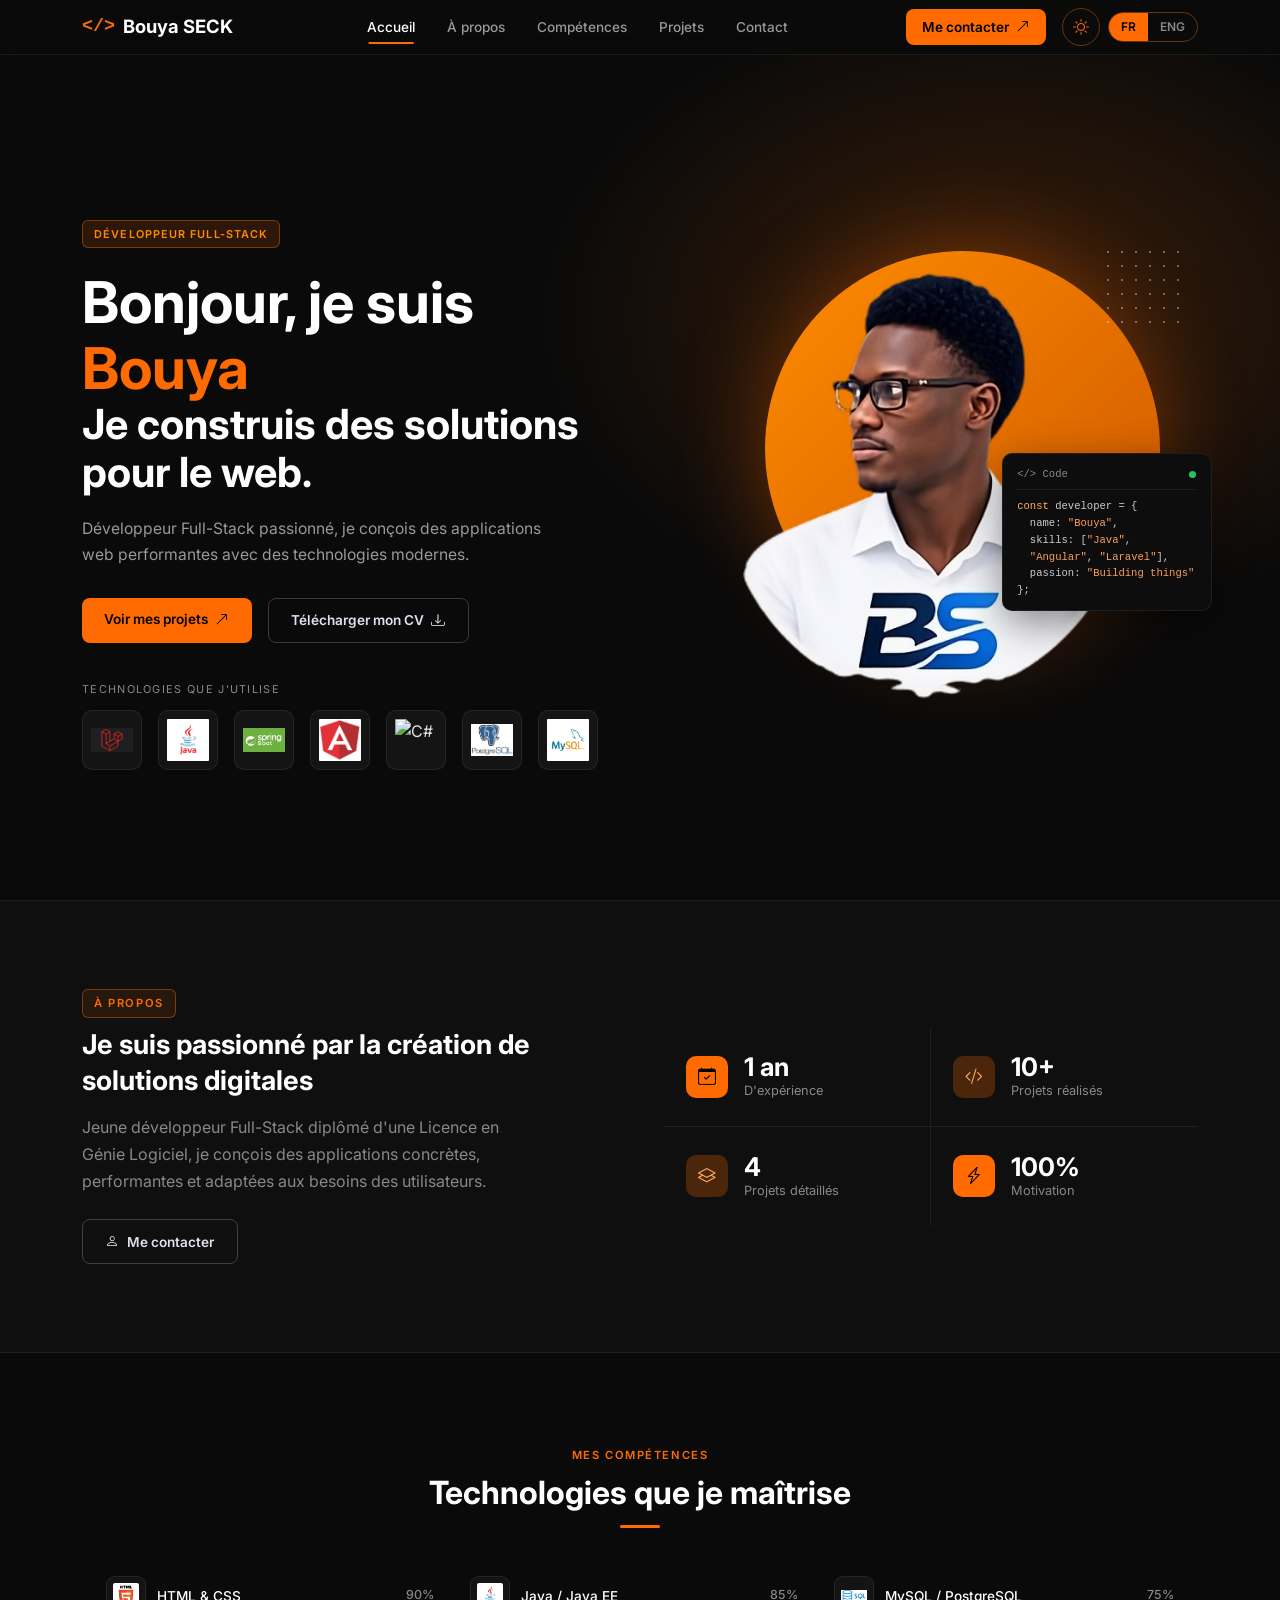
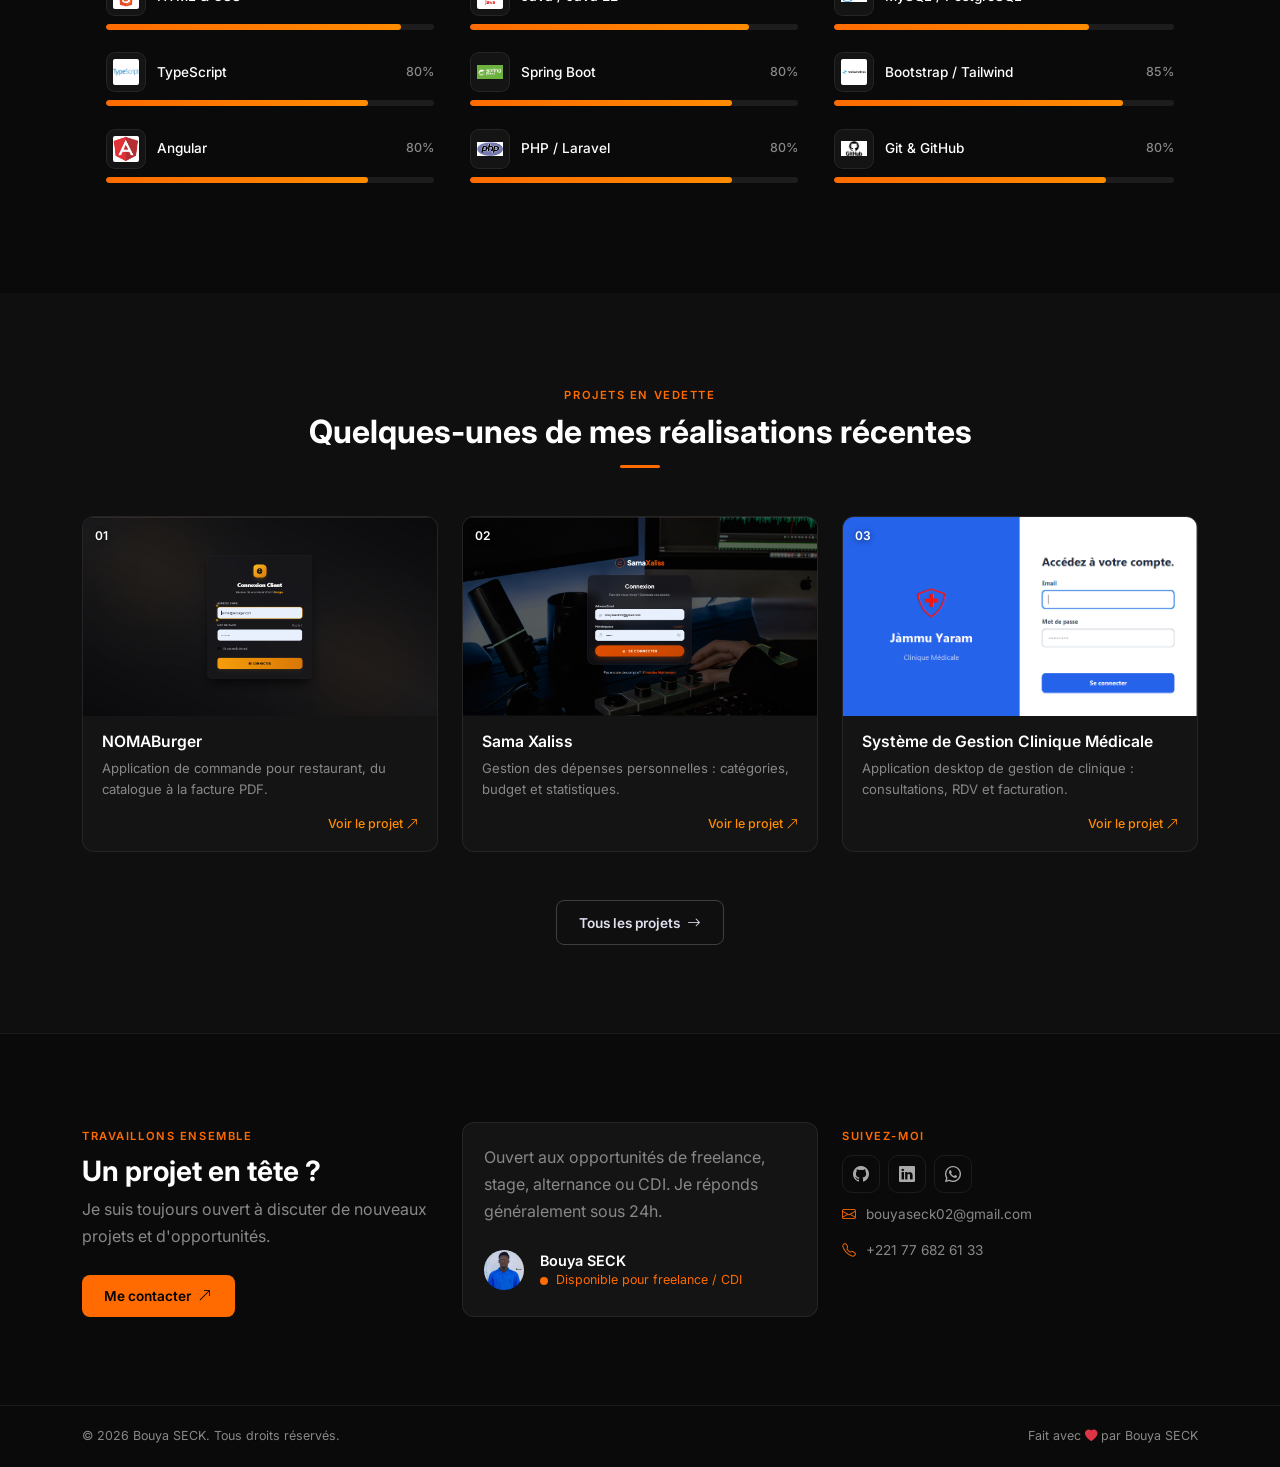
==== commit fda3034a: "Update image de profil" ====
--- a/index.html
+++ b/index.html
@@ -18,7 +18,7 @@
     <!-- NAVBAR -->
     <nav class="navbar navbar-expand-lg fixed-top" id="mainNav">
         <div class="container">
-            <a class="navbar-brand" href="index.html"><span class="brand-icon">&lt;/&gt;</span>Bouya SECK</a>
+            <a class="navbar-brand" href="index.html" ><span class="brand-icon" >&lt;/&gt;</span>Bouya SECK</a>
             <button class="navbar-toggler" type="button" data-bs-toggle="collapse" data-bs-target="#navbarNav">
                 <i class="bi bi-list" style="color:#ff6b00;font-size:1.5rem"></i>
             </button>
@@ -69,7 +69,7 @@
                     <div class="hero-visual">
                         <div class="hero-circle"></div>
                         <div class="hero-dots"></div>
-                        <img src="assets/images/myprofil1.png" alt="Bouya SECK" class="hero-photo animated-hero-image" />
+                        <img  src="assets/images/upscalemedia-transformed (1).png" alt="Bouya SECK" class="hero-photo animated-hero-image" />
                         <div class="code-card">
                             <div class="code-head"><span>&lt;/&gt; Code</span><i></i></div>
                             <span class="k">const</span> developer = {<br />
